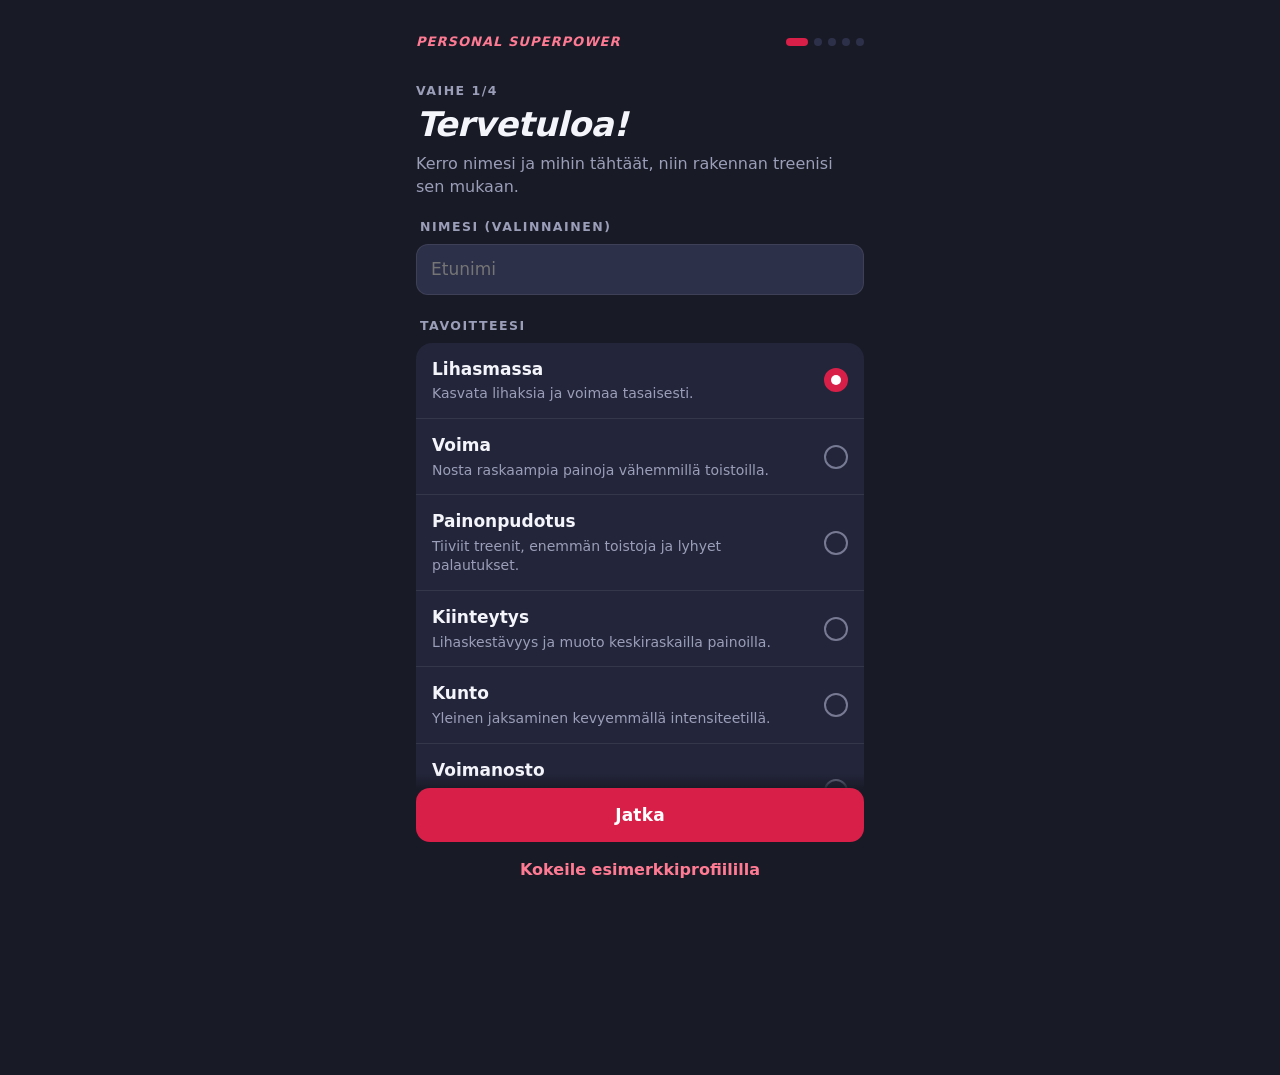
==== index.html @ 30dcefa2 "deploy: eaaeec3" ====
<!doctype html>
<html lang="fi">
<head>
  <meta charset="utf-8">
  <meta name="viewport" content="width=device-width,initial-scale=1,viewport-fit=cover">
  <meta name="theme-color" content="#181a26">
  <meta name="color-scheme" content="dark light">
  <meta name="description" content="Personal SuperPower – konseptidemo treenisovelluksesta: älykäs progressio, palautuminen, viikkotavoitteet ja valmentaja, joka muistaa.">
  <meta name="apple-mobile-web-app-capable" content="yes">
  <meta name="mobile-web-app-capable" content="yes">
  <meta name="apple-mobile-web-app-status-bar-style" content="black-translucent">
  <meta name="apple-mobile-web-app-title" content="SuperPower">
  <title>Personal SuperPower</title>
  <link rel="icon" type="image/svg+xml" href="data:image/svg+xml,%3Csvg xmlns='http://www.w3.org/2000/svg' viewBox='0 0 64 64'%3E%3Crect width='64' height='64' rx='14' fill='%23181a26'/%3E%3Cpath d='M37 6 15 36h14l-4 22 24-31H34z' fill='%23d81f48'/%3E%3C/svg%3E">
  <link rel="manifest" href="./manifest.webmanifest">
  <link rel="stylesheet" href="./styles.css">
  <script type="module" src="./app.js"></script>
</head>
<body>
  <div class="app">
    <main id="view" tabindex="-1"></main>

    <a id="fab" class="fab" href="#/treeni" hidden>
      <svg class="fab-icon" viewBox="0 0 24 24" width="20" height="20" aria-hidden="true">
        <path d="M8 5.5v13l10.5-6.5z" fill="currentColor"/>
      </svg>
      <span class="fab-text">Aloita treeni</span>
    </a>

    <nav id="tabbar" class="tabbar" aria-label="Päänavigaatio">
      <a class="tab" href="#/koti" data-tab="koti">
        <svg viewBox="0 0 24 24" width="24" height="24" aria-hidden="true"><path d="M3.5 10.5 12 3.5l8.5 7V19a1.5 1.5 0 0 1-1.5 1.5h-4.5v-6h-5v6H5A1.5 1.5 0 0 1 3.5 19z"/></svg>
        <span>Koti</span>
      </a>
      <a class="tab" href="#/valmentaja" data-tab="valmentaja">
        <svg viewBox="0 0 24 24" width="24" height="24" aria-hidden="true"><path d="M20.5 11.5a8 8 0 0 1-11.7 7.1L3.5 20l1.4-4.9A8 8 0 1 1 20.5 11.5z"/><path d="M12.5 7.5l.9 2.1 2.1.9-2.1.9-.9 2.1-.9-2.1-2.1-.9 2.1-.9z"/></svg>
        <span>Valmentaja</span>
      </a>
      <a class="tab" href="#/edistyminen" data-tab="edistyminen">
        <svg viewBox="0 0 24 24" width="24" height="24" aria-hidden="true"><path d="M3.5 20.5h17"/><path d="M6.5 16.5v-4M11 16.5v-8M15.5 16.5v-6M20 16.5V4.5"/></svg>
        <span>Edistyminen</span>
      </a>
      <a class="tab" href="#/historia" data-tab="historia">
        <svg viewBox="0 0 24 24" width="24" height="24" aria-hidden="true"><rect x="3.5" y="5" width="17" height="15.5" rx="2.5"/><path d="M3.5 10h17M8 3v4M16 3v4"/></svg>
        <span>Historia</span>
      </a>
      <a class="tab" href="#/liikkeet" data-tab="liikkeet">
        <svg viewBox="0 0 24 24" width="24" height="24" aria-hidden="true"><path d="M6.5 6.5v11M17.5 6.5v11M3.5 9.5v5M20.5 9.5v5M6.5 12h11"/></svg>
        <span>Liikkeet</span>
      </a>
    </nav>
  </div>
</body>
</html>
---- styles.css ----
/* Personal SuperPower – tokenit ja komponentit. Tumma teema on oletus,
   vaalea saadaan attribuutilla <html data-theme="light">. */

:root {
  --bg: #181a26;
  --surface: #23253a;
  --surface-2: #2d3049;
  --text: #f4f5fb;
  --text-dim: #9b9eb8;
  --line: rgba(255, 255, 255, 0.08);
  /* Kontrastit (WCAG 2.x) laskettu: ks. tehtävän 6 raportti. */
  --accent: #d81f48;        /* täyttö; valkoinen teksti päällä 4.99:1 */
  --accent-ink: #ff7a93;    /* korostusvärinen teksti; bg 6.96, surface 6.05, accent-soft 5.26 */
  --accent-soft: rgba(240, 50, 90, 0.16);
  --ok: #2e7d64;            /* valkoinen teksti päällä 4.96:1 */
  --score: #8ee8c8;
  --warn: #f5b841;
  --pull: #33c6d0;
  --legs: #d6c27e;
  --radius: 16px;

  --on-accent: #ffffff;
  --shadow: 0 10px 30px rgba(0, 0, 0, 0.35);
  --nav-h: 64px;
  --safe-b: env(safe-area-inset-bottom, 0px);
  --font: "Inter", "Barlow", system-ui, -apple-system, "Segoe UI", Roboto, "Helvetica Neue", Arial, sans-serif;
  color-scheme: dark;
}

[data-theme="light"] {
  --bg: #f3f4f8;
  --surface: #ffffff;
  --surface-2: #eceef5;
  --text: #161827;
  --text-dim: #646882;
  --line: rgba(22, 24, 39, 0.09);
  --accent: #e0244c;        /* valkoinen teksti päällä 4.64:1 */
  --accent-ink: #c41a3f;    /* bg 5.36, surface 5.89, accent-soft 4.55 */
  --accent-soft: rgba(224, 36, 76, 0.11);
  --ok: #2e7d64;
  --score: #1a8461;
  --warn: #9a6a0c;
  --pull: #137d85;
  --legs: #86742f;
  --shadow: 0 10px 30px rgba(22, 24, 39, 0.14);
  color-scheme: light;
}

/* ---------------------------------------------------------------- Perusta */

*, *::before, *::after { box-sizing: border-box; }

html {
  -webkit-text-size-adjust: 100%;
  background: var(--bg);
}

body {
  margin: 0;
  min-height: 100vh;
  min-height: 100dvh;
  background: var(--bg);
  color: var(--text);
  font-family: var(--font);
  font-size: 16px;
  line-height: 1.45;
  -webkit-font-smoothing: antialiased;
  -webkit-tap-highlight-color: transparent;
}

html.sheet-open, html.sheet-open body { overflow: hidden; }

a { color: inherit; text-decoration: none; }
button { font: inherit; color: inherit; }
input, select, textarea { font: inherit; color: inherit; }
/* Ei tuplanapautuszoomia painikkeissa ja linkeissä (iOS / Android). */
a, button, input, select, textarea, label, summary, [role="button"] { touch-action: manipulation; }
img, svg { display: block; max-width: 100%; }
p { margin: 0 0 12px; }
p:last-child { margin-bottom: 0; }
h1, h2, h3, h4 { margin: 0; }

:focus-visible { outline: 2px solid var(--accent-ink); outline-offset: 2px; }

/* Linkit leipätekstissä: korostusvärinen teksti */
.link, p a, .note a { color: var(--accent-ink); text-decoration: underline; text-underline-offset: 2px; }
main:focus { outline: none; }

.app {
  max-width: 480px;
  margin: 0 auto;
  min-height: 100vh;
  min-height: 100dvh;
}

#view {
  padding: calc(20px + env(safe-area-inset-top, 0px)) 16px calc(var(--nav-h) + 96px + var(--safe-b));
}

body.no-nav #view { padding-bottom: calc(40px + var(--safe-b)); }

/* ------------------------------------------------------------- Typografia */

.page-title {
  font-size: 34px;
  line-height: 1.1;
  font-weight: 800;
  font-style: italic;
  letter-spacing: -0.015em;
  margin: 8px 0 20px;
}

.title {
  font-size: 22px;
  line-height: 1.2;
  font-weight: 800;
  font-style: italic;
  letter-spacing: -0.01em;
}

.section-title {
  font-size: 12.5px;
  font-weight: 700;
  font-style: normal;
  text-transform: uppercase;
  letter-spacing: 0.14em;
  color: var(--text-dim);
  margin: 28px 4px 10px;
}

.big-number {
  font-size: 48px;
  line-height: 1;
  font-weight: 800;
  font-style: italic;
  letter-spacing: -0.02em;
  font-variant-numeric: tabular-nums;
}

.muted { color: var(--text-dim); }
.small { font-size: 14px; }
.accent { color: var(--accent-ink); }

/* ----------------------------------------------------------------- Kortti */

.card {
  background: var(--surface);
  border-radius: var(--radius);
  padding: 16px;
}

.card + .card { margin-top: 12px; }

.card h3, .card-title {
  font-size: 20px;
  line-height: 1.25;
  font-weight: 800;
  font-style: italic;
  margin-bottom: 6px;
}

/* Tavoite-tyylinen pääasetus: vihreä kortti */
.card-goal {
  background: var(--ok);
  color: #ffffff;
}
.card-goal .muted, .card-goal .row-value, .card-goal .chevron { color: #ffffff; opacity: 1; }

/* Selitelaatikko: sävytetty korostustausta */
.note {
  background: var(--accent-soft);
  border-radius: var(--radius);
  padding: 14px 16px;
  font-size: 15px;
}

/* ---------------------------------------------- Ryhmälista ja rivit */

.list,
.card:has(> .row) {
  background: var(--surface);
  border-radius: var(--radius);
  padding: 0;
  overflow: hidden;
}

.row {
  display: flex;
  align-items: center;
  gap: 12px;
  width: 100%;
  min-height: 56px;
  padding: 14px 16px;
  background: transparent;
  border: 0;
  text-align: left;
  font-size: 17px;
  cursor: default;
}

a.row, button.row { cursor: pointer; }
a.row:active, button.row:active { background: var(--surface-2); }

.row + .row { border-top: 1px solid var(--line); }

.row-title {
  flex: 1 1 auto;
  min-width: 0;
  font-weight: 500;
  overflow-wrap: anywhere;
}

.row-value {
  flex: 0 1 auto;
  min-width: 0;
  color: var(--text-dim);
  text-align: right;
  overflow-wrap: anywhere;
}

.chevron {
  flex: 0 0 auto;
  color: var(--text-dim);
  opacity: 0.8;
}

/* ---------------------------------------------------------------- Kytkin */

.toggle {
  position: relative;
  flex: 0 0 auto;
  width: 51px;
  height: 31px;
  border: 0;
  padding: 0;
  border-radius: 999px;
  background: var(--surface-2);
  box-shadow: inset 0 0 0 1px var(--line);
  cursor: pointer;
  transition: background 0.2s ease;
}

.toggle-knob {
  position: absolute;
  top: 2px;
  left: 2px;
  width: 27px;
  height: 27px;
  border-radius: 50%;
  background: #ffffff;
  box-shadow: 0 2px 6px rgba(0, 0, 0, 0.3);
  transition: transform 0.2s ease;
}

.toggle[aria-checked="true"] { background: var(--accent); box-shadow: none; }
.toggle[aria-checked="true"] .toggle-knob { transform: translateX(20px); }

/* -------------------------------------------------------- Segmenttivalitsin */

.segmented {
  display: flex;
  gap: 2px;
  padding: 3px;
  border-radius: 12px;
  background: var(--surface-2);
}

.segmented-option {
  flex: 1 1 0;
  min-width: 0;
  min-height: 36px;
  padding: 6px 10px;
  border: 0;
  border-radius: 9px;
  background: transparent;
  color: var(--text-dim);
  font-size: 15px;
  font-weight: 600;
  cursor: pointer;
  white-space: nowrap;
  overflow: hidden;
  text-overflow: ellipsis;
}

.segmented-option[aria-checked="true"] {
  background: var(--surface);
  color: var(--text);
  box-shadow: 0 1px 4px rgba(0, 0, 0, 0.25);
}

[data-theme="light"] .segmented-option[aria-checked="true"] { box-shadow: 0 1px 4px rgba(22, 24, 39, 0.12); }

/* ------------------------------------------------------------------ Sirut */

.chips {
  display: flex;
  flex-wrap: wrap;
  gap: 8px;
}

.chips.scroll {
  flex-wrap: nowrap;
  overflow-x: auto;
  margin: 0 -16px;
  padding: 0 16px;
  scrollbar-width: none;
}
.chips.scroll::-webkit-scrollbar { display: none; }

.chip {
  flex: 0 0 auto;
  display: inline-flex;
  align-items: center;
  gap: 6px;
  min-height: 34px;
  padding: 6px 14px;
  border-radius: 999px;
  border: 1px solid var(--line);
  background: var(--surface);
  color: var(--text);
  font-size: 14px;
  font-weight: 600;
  cursor: pointer;
}

.chip.is-active, .chip[aria-pressed="true"] {
  background: var(--accent-soft);
  border-color: transparent;
  color: var(--accent-ink);
}

/* --------------------------------------------------------------- Painikkeet */

.btn {
  display: inline-flex;
  align-items: center;
  justify-content: center;
  gap: 8px;
  min-height: 48px;
  padding: 12px 20px;
  border: 0;
  border-radius: 14px;
  background: var(--surface-2);
  color: var(--text);
  font-size: 16px;
  font-weight: 700;
  cursor: pointer;
  text-align: center;
}

.btn-primary {
  width: 100%;
  min-height: 54px;
  background: var(--accent);
  color: var(--on-accent);
  font-size: 17px;
  letter-spacing: 0.01em;
}

.btn-primary:active { filter: brightness(0.92); }
.btn-ghost { background: transparent; color: var(--accent-ink); }
.btn[disabled] { opacity: 0.45; cursor: not-allowed; }

/* "Miksi?"-painike */
.why-btn {
  display: inline-flex;
  align-items: center;
  gap: 6px;
  padding: 4px 10px 4px 4px;
  border: 0;
  border-radius: 999px;
  background: var(--accent-soft);
  color: var(--accent-ink);
  font-size: 14px;
  font-weight: 700;
  cursor: pointer;
}

.why-icon {
  display: inline-grid;
  place-items: center;
  width: 22px;
  height: 22px;
  border-radius: 50%;
  background: var(--accent);
  color: var(--on-accent);
  font-size: 13px;
  font-weight: 800;
  line-height: 1;
}

/* ------------------------------------------------------------ Alalaatikko */

.sheet-layer {
  position: fixed;
  inset: 0;
  z-index: 100;
}

.sheet-backdrop {
  position: absolute;
  inset: 0;
  background: rgba(8, 9, 16, 0.6);
  opacity: 0;
  transition: opacity 0.25s ease;
}

.sheet {
  position: absolute;
  left: 0;
  right: 0;
  bottom: 0;
  max-width: 480px;
  max-height: 88vh;
  max-height: 88dvh;
  margin: 0 auto;
  overflow-y: auto;
  overscroll-behavior: contain;
  background: var(--surface);
  border-radius: 22px 22px 0 0;
  padding: 10px 16px calc(28px + var(--safe-b));
  box-shadow: var(--shadow);
  transform: translateY(100%);
  transition: transform 0.28s cubic-bezier(0.2, 0.8, 0.2, 1);
}

.sheet:focus { outline: none; }

.sheet-layer.is-open .sheet-backdrop { opacity: 1; }
.sheet-layer.is-open .sheet { transform: translateY(0); }

.sheet-handle {
  width: 40px;
  height: 5px;
  margin: 0 auto 8px;
  border-radius: 999px;
  background: var(--line);
  background: color-mix(in srgb, var(--text-dim) 45%, transparent);
}

.sheet-close {
  position: absolute;
  top: 12px;
  right: 12px;
  display: grid;
  place-items: center;
  width: 34px;
  height: 34px;
  border: 0;
  border-radius: 50%;
  background: var(--surface-2);
  color: var(--text-dim);
  cursor: pointer;
}

.sheet-body { padding-top: 14px; }

.sheet-title {
  font-size: 24px;
  font-weight: 800;
  font-style: italic;
  margin: 0 44px 14px 0;
}

.why-sheet p { color: var(--text); font-size: 16px; line-height: 1.55; }

/* ------------------------------------------------------- Kuusikulmiorengas */

.hex-ring {
  position: relative;
  flex: 0 0 auto;
}

.hex-ring-svg {
  position: absolute;
  inset: 0;
  width: 100%;
  height: 100%;
}

.hex-track { stroke-opacity: 0.2; }

[data-theme="light"] .hex-track { stroke-opacity: 0.18; }

.hex-center {
  position: absolute;
  inset: 0;
  display: grid;
  place-items: center;
  text-align: center;
  font-weight: 800;
  font-style: italic;
  font-variant-numeric: tabular-nums;
  letter-spacing: -0.02em;
  line-height: 1;
}

/* ------------------------------------------------------- Kelluva painike */

.fab {
  position: fixed;
  z-index: 50;
  right: max(16px, calc((100vw - 480px) / 2 + 16px));
  bottom: calc(var(--nav-h) + 16px + var(--safe-b));
  display: inline-flex;
  align-items: center;
  gap: 8px;
  min-height: 54px;
  max-width: calc(100vw - 32px);
  padding: 0 22px 0 18px;
  border-radius: 999px;
  background: var(--accent);
  color: var(--on-accent);
  font-size: 17px;
  font-weight: 800;
  font-style: italic;
  letter-spacing: 0.01em;
  white-space: nowrap;
  box-shadow: 0 10px 28px rgba(240, 50, 90, 0.4), 0 2px 6px rgba(0, 0, 0, 0.25);
}

.fab[hidden] { display: none; }
.fab:active { filter: brightness(0.92); }
.fab-text { font-variant-numeric: tabular-nums; }

.fab.is-running .fab-icon { animation: psp-pulse 1.6s ease-in-out infinite; }

body.no-nav .fab { bottom: calc(16px + var(--safe-b)); }

@keyframes psp-pulse {
  0%, 100% { opacity: 1; }
  50% { opacity: 0.45; }
}

/* ------------------------------------------------------------ Alanavigaatio */

.tabbar {
  position: fixed;
  z-index: 40;
  left: 0;
  right: 0;
  bottom: 0;
  max-width: 480px;
  margin: 0 auto;
  display: grid;
  grid-template-columns: repeat(5, minmax(0, 1fr));
  height: calc(var(--nav-h) + var(--safe-b));
  padding-bottom: var(--safe-b);
  background: var(--bg);
  background: color-mix(in srgb, var(--bg) 90%, transparent);
  -webkit-backdrop-filter: blur(16px);
  backdrop-filter: blur(16px);
  border-top: 1px solid var(--line);
}

body.no-nav .tabbar { display: none; }

.tab {
  display: flex;
  flex-direction: column;
  align-items: center;
  justify-content: center;
  gap: 3px;
  min-width: 0;
  color: var(--text-dim);
  font-size: 11px;
  font-weight: 600;
  letter-spacing: 0.01em;
}

.tab span {
  max-width: 100%;
  overflow: hidden;
  text-overflow: ellipsis;
  white-space: nowrap;
}

.tab svg {
  fill: none;
  stroke: currentColor;
  stroke-width: 1.9;
  stroke-linecap: round;
  stroke-linejoin: round;
}

.tab.is-active { color: var(--accent-ink); }
.tab.is-active svg { stroke-width: 2.3; }

/* ------------------------------------------------------- Liikkeen vähennys */

@media (prefers-reduced-motion: reduce) {
  *, *::before, *::after {
    transition-duration: 0.01ms !important;
    animation-duration: 0.01ms !important;
    animation-iteration-count: 1 !important;
  }
}

/* === T8 näkymät === */
/* Koti, Tavoitteet, Ohjelmat, Liikkeet ja liikkeen media (views/koti.js, tavoitteet.js,
   ohjelmat.js, liikkeet.js, media.js). Kaikki luokat alkavat t8-. */

.t8-eyebrow {
  font-size: 12px;
  font-weight: 700;
  text-transform: uppercase;
  letter-spacing: 0.13em;
  color: var(--text-dim);
}
.t8-eyebrow-accent { color: var(--accent-ink); }

.t8-pill {
  display: inline-flex;
  align-items: center;
  min-height: 24px;
  padding: 2px 10px;
  border-radius: 999px;
  background: var(--surface-2);
  color: var(--text-dim);
  font-size: 12.5px;
  font-weight: 700;
  white-space: nowrap;
}
.t8-pill[hidden] { display: none; }
.t8-pill-accent { background: var(--accent-soft); color: var(--accent-ink); }
.t8-pill-ok { background: color-mix(in srgb, var(--score) 18%, transparent); color: var(--score); }
.t8-pill-warn { background: color-mix(in srgb, var(--warn) 18%, transparent); color: var(--warn); }

.t8-back {
  display: inline-flex;
  align-items: center;
  min-height: 36px;
  margin: -6px 0 0 -2px;
  color: var(--accent-ink);
  font-size: 17px;
  font-weight: 600;
}
.t8-page-title-tight { margin-bottom: 8px; }
.t8-subhead {
  display: flex;
  align-items: center;
  flex-wrap: wrap;
  gap: 10px;
  color: var(--text-dim);
  font-size: 16px;
  font-weight: 600;
  margin-bottom: 18px;
}
.t8-lead { color: var(--text-dim); font-size: 16px; line-height: 1.5; margin: 0 2px 18px; }
.t8-footnote { margin: 10px 4px 0; }
.t8-why-row { display: flex; align-items: center; flex-wrap: wrap; gap: 12px; margin-top: 16px; }
.t8-ico { display: block; }

.t8-card-head { display: flex; align-items: baseline; justify-content: space-between; gap: 12px; margin-bottom: 12px; }
.t8-card-head-title { font-size: 17px; font-weight: 800; font-style: italic; }
.t8-card-head-value { color: var(--text-dim); font-size: 14px; font-weight: 600; font-variant-numeric: tabular-nums; }

/* ---- Koti: yläreuna */
.t8-home-head { display: flex; align-items: center; justify-content: space-between; gap: 12px; margin: 4px 0 18px; }
.t8-home-greet { min-width: 0; }
.t8-home-title { margin: 4px 0 0; font-size: 31px; overflow-wrap: anywhere; }
.t8-avatar {
  flex: 0 0 auto;
  display: grid;
  place-items: center;
  width: 44px;
  height: 44px;
  border-radius: 50%;
  background: var(--accent-soft);
  color: var(--accent-ink);
  font-size: 18px;
  font-weight: 800;
  box-shadow: inset 0 0 0 1.5px color-mix(in srgb, var(--accent-ink) 40%, transparent);
}

/* ---- Koti: muistirivi */
/* minmax(0, 1fr): pitkä nowrap-teksti ei saa levittää ruudukkoa (vaakavieritys). */
.t8-memory-list { display: grid; grid-template-columns: minmax(0, 1fr); gap: 8px; margin-bottom: 14px; }
.t8-memory {
  display: flex;
  align-items: center;
  gap: 10px;
  min-height: 44px;
  padding: 8px 12px;
  border-radius: 14px;
  background: var(--accent-soft);
  color: var(--text);
  font-size: 14.5px;
  font-weight: 600;
}
.t8-memory-ico { flex: 0 0 auto; color: var(--accent-ink); }
.t8-memory-text { flex: 1 1 auto; min-width: 0; overflow: hidden; text-overflow: ellipsis; white-space: nowrap; }
.t8-memory-tag { flex: 0 0 auto; color: var(--accent-ink); font-size: 12px; font-weight: 700; text-transform: uppercase; letter-spacing: 0.08em; }
.t8-memory-tulossa { background: var(--surface-2); }
.t8-memory-date { font-variant-numeric: tabular-nums; letter-spacing: 0.02em; }

/* ---- Koti: tämän päivän treeni */
.t8-hero {
  position: relative;
  overflow: hidden;
  padding: 20px 18px 18px;
  background:
    radial-gradient(120% 80% at 100% 0%, var(--accent-soft), transparent 60%),
    var(--surface);
  box-shadow: inset 0 0 0 1px var(--line);
}
.t8-hero-top { display: flex; align-items: center; justify-content: space-between; gap: 8px; }
.t8-hero-title { font-size: 40px; line-height: 1.05; font-weight: 800; font-style: italic; letter-spacing: -0.02em; margin: 8px 0 6px; }
.t8-hero-meta { display: flex; flex-wrap: wrap; gap: 6px; color: var(--text-dim); font-size: 14.5px; font-weight: 600; }
.t8-dot-sep { opacity: 0.6; }
.t8-today-plan {
  margin-top: 12px;
  padding: 8px 12px;
  border-radius: 12px;
  background: color-mix(in srgb, var(--pull) 16%, transparent);
  color: var(--text);
  font-size: 14.5px;
  font-weight: 600;
}
.t8-today-list { list-style: none; margin: 16px 0 18px; padding: 0; }
.t8-today-item { display: flex; align-items: center; gap: 12px; min-height: 40px; padding: 6px 0; }
.t8-today-item + .t8-today-item { border-top: 1px solid var(--line); }
.t8-today-num {
  flex: 0 0 auto;
  display: grid;
  place-items: center;
  width: 26px;
  height: 26px;
  border-radius: 8px;
  background: var(--surface-2);
  color: var(--text-dim);
  font-size: 13px;
  font-weight: 800;
  font-variant-numeric: tabular-nums;
}
.t8-today-name { flex: 1 1 auto; min-width: 0; font-size: 16px; font-weight: 600; overflow-wrap: anywhere; }
.t8-today-sets { flex: 0 0 auto; color: var(--text-dim); font-size: 14px; font-weight: 600; font-variant-numeric: tabular-nums; }
.t8-hero-btn svg { flex: 0 0 auto; }

/* ---- Koti: viikkonauha */
.t8-week { padding: 16px 12px 14px; }
.t8-week .t8-card-head { padding: 0 4px; }
.t8-week + .t8-week { margin-top: 12px; }
.t8-week-grid { display: grid; grid-template-columns: repeat(7, minmax(0, 1fr)); gap: 2px; }
.t8-week-day { display: flex; flex-direction: column; align-items: center; gap: 4px; min-width: 0; }
.t8-week-wd { font-size: 12px; font-weight: 700; color: var(--text-dim); text-transform: uppercase; letter-spacing: 0.06em; }
.t8-week-num {
  display: grid;
  place-items: center;
  width: 36px;
  height: 36px;
  border-radius: 50%;
  font-size: 16px;
  font-weight: 700;
  font-variant-numeric: tabular-nums;
}
.t8-week-day.is-past .t8-week-num { color: var(--text-dim); }
.t8-week-day.is-today .t8-week-num { background: var(--accent); color: var(--on-accent); }
.t8-week-day.is-today .t8-week-wd { color: var(--accent-ink); }
.t8-week-mark { display: flex; flex-direction: column; align-items: center; gap: 3px; min-height: 22px; width: 100%; }
.t8-week-dot { width: 7px; height: 7px; border-radius: 50%; background: var(--accent-ink); }
.t8-week-dot-tuotu { background: var(--pull); }
.t8-week-dot-plan { background: transparent; box-shadow: inset 0 0 0 1.5px var(--text-dim); }
.t8-week-tag {
  max-width: 100%;
  padding: 1px 4px;
  border-radius: 6px;
  background: var(--surface-2);
  color: var(--text-dim);
  font-size: 10.5px;
  font-weight: 700;
  line-height: 1.3;
  overflow: hidden;
  text-overflow: ellipsis;
  white-space: nowrap;
}
.t8-week-tag-laji { background: color-mix(in srgb, var(--pull) 20%, transparent); color: var(--pull); }

/* ---- Koti: viikkotavoite */
.t8-goal-card { display: flex; align-items: center; gap: 16px; margin-top: 12px; }
.t8-goal-body { flex: 1 1 auto; min-width: 0; }
.t8-goal-pct { font-size: 40px; line-height: 1.05; font-weight: 800; font-style: italic; letter-spacing: -0.02em; font-variant-numeric: tabular-nums; margin-top: 2px; }
.t8-goal-pct-unit { font-size: 22px; }
.t8-goal-sub { color: var(--text-dim); font-size: 14.5px; font-weight: 600; margin-top: 2px; }

/* ---- Koti: progressiovinkki */
.t8-tip { box-shadow: inset 3px 0 0 var(--accent); }
.t8-tip-head { display: flex; align-items: center; gap: 8px; color: var(--accent-ink); }
.t8-tip-ico { display: inline-flex; }
.t8-tip-title { margin: 8px 0 10px; }
.t8-tip-main {
  display: flex;
  align-items: baseline;
  justify-content: space-between;
  gap: 12px;
  padding: 12px 14px;
  border-radius: 12px;
  background: var(--surface-2);
}
.t8-tip-ex { min-width: 0; font-weight: 700; overflow-wrap: anywhere; }
.t8-tip-val { flex: 0 0 auto; font-size: 20px; font-weight: 800; font-style: italic; font-variant-numeric: tabular-nums; }
.t8-tip-text { color: var(--text-dim); font-size: 15px; margin: 12px 0 0; }
.t8-tip-foot { display: flex; align-items: center; flex-wrap: wrap; gap: 10px; margin-top: 14px; }
.t8-tip-note { color: var(--text-dim); font-size: 12.5px; font-style: italic; }

/* ---- Koti: valmentaja-, ohjelma- ja tulossa-kortit */
.t8-coach {
  display: block;
  background:
    linear-gradient(135deg, color-mix(in srgb, var(--accent) 22%, transparent), transparent 70%),
    var(--surface);
}
.t8-coach-row { display: flex; align-items: center; gap: 14px; }
.t8-coach-ico {
  flex: 0 0 auto;
  display: grid;
  place-items: center;
  width: 46px;
  height: 46px;
  border-radius: 14px;
  background: var(--accent);
  color: var(--on-accent);
}
.t8-coach-body { flex: 1 1 auto; min-width: 0; }
.t8-coach-title { font-size: 19px; font-weight: 800; font-style: italic; }
.t8-coach-sub { color: var(--text-dim); font-size: 14.5px; line-height: 1.4; margin-top: 2px; }
.t8-coach-bubble {
  margin: 14px 0 0 60px;
  padding: 10px 14px;
  border-radius: 16px 16px 16px 4px;
  background: var(--surface-2);
  color: var(--text);
  font-size: 14.5px;
}

.t8-link-card, .t8-soon { display: flex; align-items: center; gap: 14px; }
.t8-link-ico {
  flex: 0 0 auto;
  display: grid;
  place-items: center;
  width: 46px;
  height: 46px;
  border-radius: 14px;
  background: var(--surface-2);
  color: var(--accent-ink);
}
.t8-link-body { flex: 1 1 auto; min-width: 0; }
.t8-link-title { font-size: 18px; font-weight: 800; font-style: italic; }
.t8-link-sub { color: var(--text-dim); font-size: 14.5px; margin-top: 2px; }
.t8-soon { background: transparent; box-shadow: inset 0 0 0 1.5px var(--line); }
.t8-soon-ico { color: var(--text-dim); }
.t8-soon-head { display: flex; align-items: center; gap: 10px; }

/* ---- Tavoitteet */
.t8-week-switch { margin-bottom: 16px; }
.t8-ring-card { display: flex; flex-direction: column; align-items: center; padding: 24px 16px 18px; }
.t8-ring-wrap .hex-center { font-size: 42px !important; }
.t8-ring-caption { color: var(--text-dim); font-size: 14px; font-weight: 600; margin-top: 10px; }
.t8-legend { display: grid; grid-template-columns: repeat(3, minmax(0, 1fr)); gap: 8px; width: 100%; margin-top: 18px; }
.t8-legend-item { display: flex; flex-direction: column; align-items: center; gap: 2px; padding: 10px 4px; border-radius: 12px; background: var(--surface-2); min-width: 0; }
.t8-legend-dot { width: 10px; height: 10px; border-radius: 3px; transform: rotate(45deg); }
.t8-legend-name { font-size: 13px; font-weight: 700; color: var(--text-dim); }
.t8-legend-val { font-size: 19px; font-weight: 800; font-style: italic; font-variant-numeric: tabular-nums; }
.t8-plan-note { margin-top: 12px; line-height: 1.45; }
.t8-groups { margin-top: 12px; }
.t8-group { padding: 0; overflow: hidden; }
.t8-group-head {
  display: flex;
  align-items: center;
  gap: 14px;
  width: 100%;
  min-height: 76px;
  padding: 14px 16px;
  border: 0;
  background: transparent;
  text-align: left;
  cursor: pointer;
}
.t8-group-head:active { background: var(--surface-2); }
.t8-group-text { flex: 1 1 auto; min-width: 0; display: flex; flex-direction: column; }
.t8-group-title { font-size: 19px; font-weight: 800; font-style: italic; }
.t8-group-sub { color: var(--text-dim); font-size: 14.5px; font-weight: 600; font-variant-numeric: tabular-nums; }
.t8-group-left { flex: 0 0 auto; color: var(--text-dim); font-size: 14px; font-weight: 600; }
.t8-group-left b { color: var(--text); font-size: 19px; font-weight: 800; font-style: italic; margin-right: 2px; }
.t8-group-left.is-done { color: var(--score); font-weight: 800; }
.t8-group-chev { flex: 0 0 auto; color: var(--text-dim); transition: transform 0.2s ease; }
.t8-group.is-open .t8-group-chev { transform: rotate(180deg); }
.t8-group-rows { padding: 2px 16px 14px; border-top: 1px solid var(--line); }
.t8-group-rows[hidden] { display: none; }
.t8-muscle { padding: 10px 0 6px; }
.t8-muscle + .t8-muscle { border-top: 1px solid var(--line); }
.t8-muscle-top { display: flex; align-items: baseline; gap: 10px; margin-bottom: 8px; }
.t8-muscle-name { flex: 1 1 auto; min-width: 0; font-weight: 600; }
.t8-muscle-val { color: var(--text-dim); font-size: 14px; font-variant-numeric: tabular-nums; }
.t8-muscle-left { flex: 0 0 auto; min-width: 74px; text-align: right; font-size: 14px; font-weight: 700; }
.t8-muscle-left.is-done { color: var(--score); }
.t8-bar { height: 6px; border-radius: 999px; background: var(--surface-2); overflow: hidden; }
.t8-bar-fill { display: block; height: 100%; border-radius: 999px; }

/* ---- Ohjelmat */
.t8-programs { display: grid; gap: 12px; }
.t8-programs .card + .card { margin-top: 0; }
.t8-program { display: block; padding: 18px 16px 16px; }
.t8-program.is-active { box-shadow: inset 0 0 0 2px var(--accent); }
.t8-program-top { display: flex; flex-wrap: wrap; gap: 8px; margin-bottom: 10px; }
.t8-program-row { display: flex; align-items: center; gap: 12px; }
.t8-program-body { flex: 1 1 auto; min-width: 0; }
.t8-program-title { font-size: 22px; line-height: 1.2; font-weight: 800; font-style: italic; }
.t8-program-desc {
  color: var(--text-dim);
  font-size: 14.5px;
  line-height: 1.45;
  margin: 6px 0 0;
  display: -webkit-box;
  -webkit-line-clamp: 2;
  -webkit-box-orient: vertical;
  overflow: hidden;
}
.t8-stats { display: grid; grid-template-columns: repeat(3, minmax(0, 1fr)); gap: 8px; margin-top: 14px; }
.t8-stats-card { margin-top: 0; padding: 14px 8px; }
.t8-stat { display: flex; flex-direction: column; align-items: center; min-width: 0; text-align: center; }
.t8-stats:not(.t8-stats-card) .t8-stat { padding: 8px 4px; border-radius: 12px; background: var(--surface-2); }
.t8-stat-val { font-size: 22px; font-weight: 800; font-style: italic; font-variant-numeric: tabular-nums; overflow-wrap: anywhere; }
.t8-stat-lbl { color: var(--text-dim); font-size: 12.5px; font-weight: 600; }
.t8-confirm { margin-top: 12px; }
.t8-ex-list { overflow: hidden; }
.t8-ex-row { display: flex; align-items: center; gap: 10px; padding: 8px 12px 8px 16px; min-height: 64px; }
.t8-ex-row + .t8-ex-row { border-top: 1px solid var(--line); }
.t8-ex-row-main { flex: 1 1 auto; min-width: 0; display: flex; flex-direction: column; padding: 4px 0; }
.t8-ex-row-name { font-size: 16.5px; font-weight: 600; overflow-wrap: anywhere; }
.t8-ex-row-sub { color: var(--text-dim); font-size: 13.5px; font-variant-numeric: tabular-nums; }
.t8-play {
  flex: 0 0 auto;
  display: inline-flex;
  align-items: center;
  gap: 5px;
  min-height: 36px;
  padding: 0 12px 0 10px;
  border: 0;
  border-radius: 999px;
  background: var(--accent-soft);
  color: var(--accent-ink);
  font-size: 14px;
  font-weight: 700;
  cursor: pointer;
}
.t8-play:active { filter: brightness(0.92); }
.t8-cta { margin-top: 24px; }

/* ---- Liikkeet: lista */
.t8-search {
  display: flex;
  align-items: center;
  gap: 10px;
  min-height: 48px;
  padding: 0 14px;
  border-radius: 14px;
  background: var(--surface);
  box-shadow: inset 0 0 0 1px var(--line);
}
.t8-search:focus-within { box-shadow: inset 0 0 0 2px var(--accent-ink); }
.t8-search-ico { flex: 0 0 auto; color: var(--text-dim); }
.t8-search-input {
  flex: 1 1 auto;
  min-width: 0;
  height: 46px;
  border: 0;
  background: transparent;
  font-size: 17px;
  outline: none;
  -webkit-appearance: none;
  appearance: none;
}
.t8-search-input::placeholder { color: var(--text-dim); }
.t8-lib-chips { margin-top: 12px; }
.t8-lib-meta { display: flex; align-items: baseline; justify-content: space-between; gap: 8px; margin: 16px 4px 8px; }
.t8-lib-count { font-size: 14px; font-weight: 700; color: var(--text-dim); }
.t8-lib-list[hidden], .t8-empty[hidden] { display: none; }
.t8-lib-row { display: flex; align-items: center; gap: 12px; min-height: 64px; padding: 10px 16px; }
.t8-lib-row[hidden] { display: none; }
.t8-lib-row + .t8-lib-row { border-top: 1px solid var(--line); }
.t8-lib-row:active { background: var(--surface-2); }
.t8-lib-dot { flex: 0 0 auto; width: 10px; height: 10px; border-radius: 3px; transform: rotate(45deg); }
.t8-lib-body { flex: 1 1 auto; min-width: 0; display: flex; flex-direction: column; }
.t8-lib-name { display: inline-flex; align-items: center; gap: 6px; font-size: 16.5px; font-weight: 600; overflow-wrap: anywhere; }
.t8-lib-anim { display: inline-grid; place-items: center; width: 18px; height: 18px; border-radius: 50%; background: var(--accent-soft); color: var(--accent-ink); flex: 0 0 auto; }
.t8-lib-sub { color: var(--text-dim); font-size: 13.5px; }
.t8-lib-val { flex: 0 0 auto; font-size: 15px; font-weight: 700; font-variant-numeric: tabular-nums; }
.t8-empty { color: var(--text-dim); text-align: center; padding: 24px 16px; }

/* ---- Liikkeen sivu */
.t8-ex-tags { margin: 4px 0 16px; }
.t8-chip-static { cursor: default; }
.t8-chip-equip { background: transparent; color: var(--text-dim); }
.t8-media-actions { display: flex; gap: 10px; margin-top: 12px; }
.t8-media-actions .btn { flex: 1 1 0; min-width: 0; }
.t8-show-btn { background: var(--accent-soft); color: var(--accent-ink); }
.t8-yt-btn svg { flex: 0 0 auto; }
.t8-strength-card { padding-bottom: 14px; }
.t8-strength { display: flex; align-items: baseline; gap: 8px; margin-top: 8px; }
.t8-strength-unit { font-size: 20px; font-weight: 800; font-style: italic; color: var(--text-dim); }
.t8-strength-empty { color: var(--text-dim); margin-top: 8px; }
.t8-strength-sub { display: flex; align-items: center; flex-wrap: wrap; gap: 8px; color: var(--text-dim); font-size: 14px; font-weight: 600; margin-top: 6px; }
.t8-spark { display: block; width: 100%; height: 70px; margin-top: 14px; overflow: visible; }
.t8-spark-line { fill: none; stroke: var(--accent-ink); stroke-width: 2.5; stroke-linecap: round; stroke-linejoin: round; }
.t8-spark-area { fill: var(--accent-soft); stroke: none; }
.t8-spark-dot { fill: var(--accent-ink); }
.t8-records { display: grid; grid-template-columns: repeat(2, minmax(0, 1fr)); gap: 10px; margin-top: 12px; }
.t8-record { display: flex; flex-direction: column; min-width: 0; padding: 14px; border-radius: var(--radius); background: var(--surface); }
.t8-record-lbl { color: var(--text-dim); font-size: 12px; font-weight: 700; text-transform: uppercase; letter-spacing: 0.08em; }
.t8-record-val { font-size: 22px; font-weight: 800; font-style: italic; font-variant-numeric: tabular-nums; margin-top: 4px; overflow-wrap: anywhere; }
.t8-record-date { color: var(--text-dim); font-size: 13px; }
.t8-hist-row { display: flex; align-items: center; gap: 12px; min-height: 56px; padding: 10px 16px; }
.t8-hist-row + .t8-hist-row { border-top: 1px solid var(--line); }
.t8-hist-date { flex: 0 0 48px; display: flex; flex-direction: column; line-height: 1.2; }
.t8-hist-date span { color: var(--text-dim); font-size: 12.5px; }
.t8-hist-sets { flex: 1 1 auto; min-width: 0; font-size: 15px; font-variant-numeric: tabular-nums; overflow-wrap: anywhere; }
.t8-hist-best { flex: 0 0 auto; font-weight: 800; font-style: italic; font-variant-numeric: tabular-nums; }
.t8-ohje { font-size: 16px; line-height: 1.6; }

/* ---- Media: alalaatikko ja animaatiolava */
.t8-media .sheet-title { margin-bottom: 12px; }
.t8-media-ohje { font-size: 16px; line-height: 1.6; margin: 16px 0 0; }
.t8-media-lihakset { display: grid; gap: 12px; margin-top: 16px; }
.t8-media-lihas { display: flex; flex-direction: column; align-items: flex-start; gap: 6px; }
.t8-media-note { margin: 18px 0 0; padding-top: 12px; border-top: 1px solid var(--line); color: var(--text-dim); font-size: 13px; font-style: italic; }

.t8-ex-stage {
  position: relative;
  display: block;
  width: 100%;
  height: 230px;
  border-radius: 18px;
  overflow: hidden;
  background:
    radial-gradient(70% 60% at 50% 40%, var(--accent-soft), transparent 75%),
    var(--surface-2);
}
.t8-ex-svg { display: block; width: 100%; height: 100%; }
.t8-ex-osa { transform-box: view-box; transform-origin: 0 0; }
.t8-ex-raaja { stroke: var(--accent-ink); stroke-linecap: round; fill: none; }
.t8-ex-paa-s { fill: var(--accent-ink); }
.t8-ex-levy { fill: var(--text-dim); fill-opacity: 0.85; stroke: var(--surface-2); stroke-width: 2; }
.t8-ex-napa { fill: var(--surface-2); }
.t8-ex-valine { fill: var(--text-dim); fill-opacity: 0.55; }
.t8-ex-valine-viiva { stroke: var(--text-dim); stroke-opacity: 0.7; stroke-linecap: round; fill: none; }
.t8-ex-lattia { stroke: var(--text-dim); stroke-opacity: 0.35; stroke-width: 2; stroke-linecap: round; }
.t8-ex-badge {
  position: absolute;
  top: 10px;
  left: 10px;
  padding: 3px 10px;
  border-radius: 999px;
  background: color-mix(in srgb, var(--bg) 70%, transparent);
  color: var(--text);
  font-size: 12px;
  font-weight: 700;
  letter-spacing: 0.04em;
}
.t8-ex-pause {
  position: absolute;
  right: 10px;
  bottom: 10px;
  display: grid;
  place-items: center;
  width: 36px;
  height: 36px;
  border: 0;
  border-radius: 50%;
  background: color-mix(in srgb, var(--bg) 70%, transparent);
  color: var(--text);
  cursor: pointer;
}
.t8-ex-reduce {
  position: absolute;
  left: 10px;
  right: 10px;
  bottom: 10px;
  color: var(--text-dim);
  font-size: 12.5px;
  text-align: center;
}
.t8-ex-stage.is-paused .t8-ex-svg * { animation-play-state: paused; }
.t8-ex-stage-video { background: #000; }
.t8-ex-iframe { display: block; width: 100%; height: 100%; border: 0; }
.t8-ex-stage-haku {
  display: flex;
  flex-direction: column;
  align-items: center;
  justify-content: center;
  gap: 6px;
  height: 190px;
  text-align: center;
  padding: 16px;
}
.t8-ex-play {
  display: grid;
  place-items: center;
  width: 64px;
  height: 64px;
  border-radius: 50%;
  background: var(--accent);
  color: var(--on-accent);
  box-shadow: 0 8px 24px rgba(240, 50, 90, 0.35);
  margin-bottom: 6px;
}
.t8-ex-play svg { margin-left: 3px; }
.t8-ex-haku-title { font-size: 18px; font-weight: 800; font-style: italic; }
.t8-ex-haku-sub { color: var(--text-dim); font-size: 13.5px; }

@media (prefers-reduced-motion: reduce) {
  .t8-ex-svg * { animation: none !important; }
  .t8-group-chev { transition: none; }
}

/* === T9 treeni === */

/* Aloitus */
.tr-overline, .yv-overline {
  margin: 4px 4px 0;
  font-size: 12.5px;
  font-weight: 700;
  text-transform: uppercase;
  letter-spacing: 0.12em;
  color: var(--text-dim);
}
.tr-start-title { margin: 6px 0 6px; }
.tr-start-meta { margin: 0 4px 16px; font-size: 15px; }
.tr-note-title { font-weight: 800; margin-bottom: 4px; }
.tr-plan-note + .tr-recovery-note, .tr-recovery-note + .tr-plan-note { margin-top: 12px; }
.tr-recovery-note .why-btn { margin-top: 4px; }

.tr-plan { list-style: none; margin: 0; padding: 0; }
.tr-plan-row {
  display: flex;
  align-items: center;
  gap: 12px;
  min-height: 64px;
  padding: 12px 12px 12px 16px;
}
.tr-plan-row + .tr-plan-row { border-top: 1px solid var(--line); }
.tr-plan-main { flex: 1 1 auto; min-width: 0; display: flex; flex-direction: column; gap: 2px; }
.tr-plan-name { font-weight: 600; font-size: 17px; overflow-wrap: anywhere; }
.tr-plan-sub { font-size: 14px; color: var(--text-dim); }
.tr-plan-swap { font-size: 13.5px; color: var(--warn); margin: 0; }
.tr-fine { font-size: 13.5px; margin: 12px 4px 0; }

.tr-num {
  flex: 0 0 auto;
  display: inline-grid;
  place-items: center;
  width: 28px;
  height: 28px;
  border-radius: 50%;
  background: var(--surface-2);
  color: var(--text-dim);
  font-size: 14px;
  font-weight: 800;
  font-variant-numeric: tabular-nums;
}
.tr-num.is-done { background: var(--ok); color: #ffffff; }

.tr-show {
  flex: 0 0 auto;
  min-height: 40px;
  padding: 6px 12px;
  border: 0;
  border-radius: 999px;
  background: var(--accent-soft);
  color: var(--accent-ink);
  font-size: 14px;
  font-weight: 700;
  white-space: nowrap;
  cursor: pointer;
}

/* Kiinteä toimintopalkki alanavigaation yläpuolella (Aloita) */
.tr-actionbar {
  position: fixed;
  z-index: 30;
  left: 0;
  right: 0;
  bottom: calc(var(--nav-h) + var(--safe-b));
  max-width: 480px;
  margin: 0 auto;
  padding: 14px 16px 12px;
  background: linear-gradient(to bottom, transparent, var(--bg) 40%);
}
.tr-start-btn { box-shadow: 0 10px 28px rgba(240, 50, 90, 0.35); }

/* Käynnissä: yläpalkki */
.tr-top {
  position: sticky;
  top: 0;
  z-index: 20;
  display: flex;
  align-items: center;
  gap: 12px;
  margin: -20px -16px 12px;
  padding: calc(10px + env(safe-area-inset-top, 0px)) 16px 10px;
  background: var(--bg);
  border-bottom: 1px solid var(--line);
}
.tr-top-info { flex: 1 1 auto; min-width: 0; display: flex; flex-direction: column; }
.tr-top-title {
  font-size: 14px;
  font-weight: 700;
  color: var(--text-dim);
  overflow: hidden;
  text-overflow: ellipsis;
  white-space: nowrap;
}
.tr-top-time {
  font-size: 30px;
  line-height: 1.1;
  font-weight: 800;
  font-style: italic;
  font-variant-numeric: tabular-nums;
  letter-spacing: -0.02em;
}
.tr-stop { min-height: 44px; padding: 10px 18px; color: var(--accent-ink); }

/* Liikekortit */
.tr-list { display: flex; flex-direction: column; gap: 10px; }
.tr-ex {
  background: var(--surface);
  border-radius: var(--radius);
  overflow: hidden;
  scroll-margin-top: 84px;
}
.tr-ex.is-done:not(.is-open) { opacity: 0.75; }
.tr-ex-head { display: flex; align-items: center; gap: 8px; padding-right: 12px; }
.tr-ex-toggle {
  flex: 1 1 auto;
  min-width: 0;
  display: flex;
  align-items: center;
  gap: 12px;
  min-height: 60px;
  padding: 12px 4px 12px 16px;
  border: 0;
  background: transparent;
  text-align: left;
  cursor: pointer;
}
.tr-ex-name {
  flex: 1 1 auto;
  min-width: 0;
  font-size: 18px;
  font-weight: 800;
  font-style: italic;
  overflow-wrap: anywhere;
}
.tr-ex-count { flex: 0 0 auto; color: var(--text-dim); font-weight: 700; font-variant-numeric: tabular-nums; }
.tr-ex-body { padding: 0 16px 16px; display: flex; flex-direction: column; gap: 12px; }
.tr-goal { margin: 0; font-size: 15px; font-weight: 600; }
.tr-goal-label { color: var(--text-dim); font-weight: 500; }

.tr-sets { list-style: none; margin: 0; padding: 0; display: flex; flex-direction: column; gap: 6px; }
.tr-set {
  display: flex;
  align-items: center;
  gap: 10px;
  min-height: 40px;
  padding: 6px 12px;
  border-radius: 12px;
  background: var(--surface-2);
  font-variant-numeric: tabular-nums;
}
.tr-set.is-warmup { opacity: 0.55; }
.tr-set-no { flex: 0 0 26px; color: var(--text-dim); font-weight: 800; font-size: 14px; }
.tr-set-main { flex: 1 1 auto; min-width: 0; font-weight: 700; }
.tr-set-rir { flex: 0 0 auto; color: var(--text-dim); font-size: 14px; }
.tr-set-ok { flex: 0 0 auto; color: var(--score); font-weight: 800; }

/* Ehdotuskortti */
.tr-sugg {
  border-radius: 14px;
  padding: 12px 14px 14px;
  background: var(--accent-soft);
  border: 1px solid color-mix(in srgb, var(--accent) 35%, transparent);
}
.tr-sugg-top { display: flex; align-items: center; justify-content: space-between; gap: 8px; }
.tr-sugg-label {
  font-size: 12.5px;
  font-weight: 800;
  text-transform: uppercase;
  letter-spacing: 0.1em;
  color: var(--accent-ink);
}
.tr-sugg-value {
  margin: 6px 0 12px;
  font-size: 30px;
  line-height: 1.1;
  font-weight: 800;
  font-style: italic;
  font-variant-numeric: tabular-nums;
  letter-spacing: -0.01em;
}
.tr-sugg.is-compact {
  display: flex;
  align-items: center;
  justify-content: space-between;
  gap: 8px;
  padding: 8px 10px 8px 14px;
  background: var(--surface-2);
  border-color: transparent;
}
.tr-sugg-state { font-size: 14.5px; font-weight: 600; min-width: 0; }
.tr-sugg.is-accepted .tr-sugg-state { color: var(--score); }
.tr-sugg.is-skipped .tr-sugg-state { color: var(--text-dim); }
.tr-ai-note, .yv-ai-note { margin: 6px 4px 0; font-size: 12.5px; color: var(--text-dim); font-style: italic; }

.tr-actions { display: flex; gap: 10px; }
.tr-actions .btn { flex: 1 1 0; min-width: 0; min-height: 50px; }
.tr-actions .btn-primary { flex: 1.4 1 0; width: auto; }

/* Syöttörivi */
.tr-entry { display: flex; flex-direction: column; gap: 10px; }
.tr-entry-title { margin: 4px 0 0; font-size: 13px; font-weight: 800; text-transform: uppercase; letter-spacing: 0.1em; color: var(--text-dim); }
.tr-fields { display: grid; grid-template-columns: 1fr 1fr; gap: 10px; }
.tr-field { display: flex; flex-direction: column; gap: 4px; min-width: 0; }
.tr-field-label { font-size: 13px; color: var(--text-dim); font-weight: 600; }
.tr-input {
  width: 100%;
  min-width: 0;
  min-height: 56px;
  padding: 10px 14px;
  border: 2px solid transparent;
  border-radius: 12px;
  background: var(--surface-2);
  font-size: 24px;
  font-weight: 800;
  font-variant-numeric: tabular-nums;
  text-align: center;
}
.tr-input::placeholder { color: var(--text-dim); opacity: 0.6; font-weight: 600; }
.tr-input:focus { outline: none; border-color: var(--accent-ink); }
.tr-input.is-invalid { border-color: var(--warn); background: color-mix(in srgb, var(--warn) 14%, var(--surface-2)); }
.tr-rir { display: flex; flex-direction: column; gap: 6px; }
.tr-rir-chips { display: grid; grid-template-columns: repeat(5, minmax(0, 1fr)); gap: 6px; }
.tr-rir-chip { justify-content: center; min-height: 44px; padding: 6px 4px; font-size: 16px; }
.tr-error { margin: 0; color: var(--warn); font-size: 14px; font-weight: 600; }
.tr-error:empty { display: none; }
.tr-log { min-height: 56px; }

/* Lämmittely */
.tr-warm {
  border-radius: 14px;
  padding: 12px 14px 14px;
  background: var(--surface-2);
  border: 1px dashed var(--line);
}
.tr-warm-title { margin: 0; font-size: 13px; font-weight: 800; text-transform: uppercase; letter-spacing: 0.08em; color: var(--text-dim); }
.tr-warm-value { margin: 4px 0 12px; font-size: 26px; font-weight: 800; font-style: italic; opacity: 0.8; font-variant-numeric: tabular-nums; }
.tr-warm .tr-fine { margin: 10px 0 0; }

.tr-finish { width: 100%; margin-top: 20px; color: var(--accent-ink); }

/* Palautusajastin: kiinteä palkki alanavigaation yläpuolella */
.tr-rest {
  position: fixed;
  z-index: 35;
  left: 0;
  right: 0;
  bottom: calc(var(--nav-h) + var(--safe-b) + 8px);
  max-width: 448px;
  margin: 0 auto;
  width: calc(100% - 32px);
  border-radius: 16px;
  background: var(--surface-2);
  box-shadow: var(--shadow);
  overflow: hidden;
}
.tr-rest[hidden] { display: none; }
.tr-rest-track { height: 4px; background: var(--line); }
.tr-rest-fill { height: 100%; background: var(--accent); transform-origin: left center; transition: transform 0.5s linear; }
.tr-rest-row { display: flex; align-items: center; gap: 8px; padding: 8px 8px 8px 16px; }
.tr-rest-info { flex: 1 1 auto; min-width: 0; display: flex; align-items: baseline; gap: 10px; }
.tr-rest-label { font-size: 13px; font-weight: 700; text-transform: uppercase; letter-spacing: 0.1em; color: var(--text-dim); }
.tr-rest-time { font-size: 26px; font-weight: 800; font-style: italic; font-variant-numeric: tabular-nums; }
.tr-rest-btn { min-height: 48px; padding: 8px 14px; background: var(--surface); }

.tr-confirm-actions { display: flex; flex-direction: column; gap: 10px; margin-top: 16px; }
.tr-confirm-actions .btn { width: 100%; }

/* Yhteenveto */
.yv-title { margin-top: 6px; }
.yv-stats { display: grid; grid-template-columns: 1fr 1fr; gap: 10px; }
.yv-stat {
  display: flex;
  flex-direction: column;
  gap: 2px;
  padding: 12px 14px;
  border-radius: var(--radius);
  background: var(--surface);
  min-width: 0;
}
.yv-stat-label { font-size: 12px; font-weight: 700; text-transform: uppercase; letter-spacing: 0.12em; color: var(--text-dim); }
.yv-stat-value { font-size: 22px; font-weight: 800; font-style: italic; font-variant-numeric: tabular-nums; overflow-wrap: anywhere; }
.yv-group { display: flex; flex-direction: column; gap: 10px; }
.yv-card {
  padding: 14px 16px;
  border-radius: var(--radius);
  background: var(--surface);
  border-left: 4px solid var(--line);
}
.yv-card.is-progress { border-left-color: var(--score); background: color-mix(in srgb, var(--score) 9%, var(--surface)); }
.yv-card.is-attention { border-left-color: var(--accent); background: color-mix(in srgb, var(--accent) 10%, var(--surface)); }
.yv-card.is-next { border-left-color: var(--pull); }
.yv-card-title { font-size: 18px; font-weight: 800; font-style: italic; margin-bottom: 4px; }
.yv-card.is-progress .yv-card-title { color: var(--score); }
.yv-card.is-attention .yv-card-title { color: var(--accent-ink); }
.yv-card-text { margin: 0; font-size: 15.5px; }
.yv-card-why { margin-top: 10px; }
.yv-calm {
  display: flex;
  align-items: center;
  gap: 10px;
  padding: 12px 14px;
  border-radius: var(--radius);
  background: var(--surface);
  color: var(--text-dim);
  font-size: 15px;
}
.yv-calm-icon {
  flex: 0 0 auto;
  display: inline-grid;
  place-items: center;
  width: 26px;
  height: 26px;
  border-radius: 50%;
  background: var(--surface-2);
  color: var(--score);
  font-weight: 800;
}
.yv-calm-text { flex: 1 1 auto; min-width: 0; }
.yv-week { display: flex; align-items: center; gap: 16px; }
.yv-week-main { flex: 1 1 auto; min-width: 0; }
.yv-week-title { margin: 0; font-size: 22px; font-weight: 800; font-style: italic; }
.yv-week-text { margin: 0 0 6px; color: var(--text-dim); font-variant-numeric: tabular-nums; }
.yv-week-groups { display: flex; flex-wrap: wrap; gap: 4px 12px; font-size: 14px; font-weight: 600; }
.yv-week-group { display: inline-flex; align-items: center; gap: 6px; }
.yv-dot { width: 8px; height: 8px; border-radius: 50%; }
.yv-ai-note { margin-top: 20px; text-align: center; }
.yv-fine { margin-top: 12px; }
.yv-done { margin-top: 20px; }
.tr-running { padding-bottom: 72px; } /* tilaa kiinteälle palautuspalkille */

/* === T10 edistyminen ja historia === */

/* Yhteiset pikkuosat */
.ico { flex: 0 0 auto; }
.sec-head { display: flex; align-items: center; justify-content: space-between; gap: 12px; margin: 28px 4px 10px; }
.sec-head .section-title { margin: 0; }
.meter { display: block; height: 6px; border-radius: 999px; background: var(--surface-2); overflow: hidden; }
.meter > span { display: block; height: 100%; border-radius: inherit; background: var(--score); }
.meter > span.is-fatigued { background: var(--accent); }
.meter > span.is-recovering { background: var(--accent); opacity: 0.5; }
.meter > span.is-recovered { background: var(--score); }
.meter-sm { width: 84px; height: 5px; }
.chip.chip-static { cursor: default; background: var(--surface-2); border-color: transparent; color: var(--text); font-weight: 600; }

.trend-badge {
  display: inline-grid;
  place-items: center;
  flex: 0 0 auto;
  width: 22px;
  height: 22px;
  border-radius: 7px;
  background: rgba(245, 184, 65, 0.16);
  background: color-mix(in srgb, var(--warn) 18%, transparent);
  color: var(--warn);
}
.trend-badge.is-flat { background: var(--surface-2); color: var(--text-dim); }

/* Edistyminen: välilehdet */
.prog-tabs { margin-bottom: 16px; }

/* Treeniscore */
.ts-card { padding: 18px 16px 16px; }
.ts-head { display: flex; align-items: center; justify-content: space-between; gap: 12px; }
.ts-label { font-size: 12.5px; font-weight: 700; text-transform: uppercase; letter-spacing: 0.14em; color: var(--text-dim); }
.ts-info.why-btn { padding: 0; background: transparent; border-radius: 50%; min-width: 32px; min-height: 32px; justify-content: center; }
.ts-info-icon {
  display: inline-grid;
  place-items: center;
  width: 26px;
  height: 26px;
  border-radius: 50%;
  border: 1.6px solid var(--text-dim);
  color: var(--text-dim);
  font-family: Georgia, "Times New Roman", serif;
  font-style: italic;
  font-weight: 700;
  font-size: 15px;
  line-height: 1;
}
.ts-value-row { display: flex; align-items: center; gap: 10px; margin: 2px 0 14px; }
.ts-number {
  font-size: 76px;
  line-height: 0.95;
  font-weight: 900;
  font-style: italic;
  letter-spacing: -0.035em;
  font-variant-numeric: tabular-nums;
  padding-right: 4px;
}
.ts-scale { align-self: flex-end; margin-bottom: 8px; font-size: 15px; font-weight: 600; }
.ts-gauge { display: grid; grid-template-columns: repeat(10, minmax(0, 1fr)); gap: 6px; padding: 0 5px; }
.ts-bar { display: block; height: 34px; border-radius: 8px; background: var(--surface-2); transform: skewX(-15deg); overflow: hidden; }
.ts-fill { display: block; height: 100%; border-radius: 8px; background: var(--score); }
.ts-gauge.is-locked { opacity: 0.55; margin-top: 14px; }
.ts-sub { margin: 12px 0 0; }
.ts-locked { display: flex; align-items: center; gap: 12px; margin-top: 12px; }
.ts-lock {
  display: grid;
  place-items: center;
  flex: 0 0 auto;
  width: 44px;
  height: 44px;
  border-radius: 14px;
  background: var(--surface-2);
  color: var(--text-dim);
}
.ts-locked-text { margin: 0; font-size: 17px; font-weight: 700; line-height: 1.3; }
.ts-progress { margin-top: 16px; }
.ts-progress-row { display: flex; justify-content: space-between; margin-bottom: 6px; font-weight: 600; }
.ts-missing-title { margin: 14px 0 8px; }

/* Ryhmäkortit */
.grp-list { display: grid; gap: 10px; }
.grp-card { background: var(--surface); border-radius: var(--radius); overflow: hidden; }
.grp-head {
  display: flex;
  align-items: center;
  gap: 10px;
  width: 100%;
  min-height: 66px;
  padding: 14px 16px;
  border: 0;
  background: transparent;
  text-align: left;
  cursor: pointer;
}
.grp-head:active { background: var(--surface-2); }
.grp-dot { flex: 0 0 auto; width: 10px; height: 10px; border-radius: 50%; }
.grp-name { flex: 1 1 auto; min-width: 0; font-size: 19px; font-weight: 800; font-style: italic; }
.grp-value { display: inline-flex; align-items: baseline; gap: 5px; }
.grp-value b { font-size: 28px; line-height: 1; font-weight: 900; font-style: italic; font-variant-numeric: tabular-nums; }
.grp-value small { font-size: 10.5px; font-weight: 700; letter-spacing: 0.08em; color: var(--text-dim); }
.grp-value.is-locked { font-size: 15px; font-weight: 600; color: var(--text-dim); }
.grp-chev { display: inline-grid; place-items: center; color: var(--text-dim); transition: transform 0.2s ease; }
.grp-head[aria-expanded="true"] .grp-chev { transform: rotate(90deg); }
.grp-body { padding: 2px 16px 8px; border-top: 1px solid var(--line); }
.grp-row { display: flex; align-items: center; justify-content: space-between; gap: 12px; min-height: 46px; }
.grp-row + .grp-row { border-top: 1px solid var(--line); }
.grp-mname { font-weight: 500; }
.grp-mval { display: inline-flex; align-items: center; gap: 10px; }
.grp-mval b { min-width: 26px; text-align: right; font-size: 17px; font-variant-numeric: tabular-nums; }
.grp-locked { display: inline-flex; align-items: center; gap: 6px; color: var(--text-dim); }

/* Vertailuliikkeet: pyyhkäistävät kortit */
.cmp-scroller {
  display: flex;
  gap: 12px;
  margin: 0 -16px;
  padding: 0 16px 4px;
  overflow-x: auto;
  overscroll-behavior-x: contain;
  scroll-snap-type: x mandatory;
  scroll-padding: 0 16px;
  scrollbar-width: none;
}
.cmp-scroller::-webkit-scrollbar { display: none; }
.cmp-scroller:focus-visible { outline-offset: -2px; }
.cmp-scroller > .card + .card { margin-top: 0; }
.cmp-card { flex: 0 0 86%; min-width: 0; scroll-snap-align: start; display: flex; flex-direction: column; }
.cmp-top { display: flex; align-items: baseline; justify-content: space-between; gap: 8px; }
.card .cmp-name { font-size: 17px; font-weight: 700; font-style: normal; margin: 0; min-width: 0; }
.cmp-delta { flex: 0 0 auto; font-size: 12.5px; font-weight: 700; color: var(--text-dim); white-space: nowrap; }
.cmp-delta.is-up { color: var(--score); }
.cmp-delta.is-down { color: var(--warn); }
.cmp-big { display: flex; align-items: baseline; flex-wrap: wrap; gap: 4px 8px; margin: 6px 0 6px; }
.cmp-num { font-size: 46px; line-height: 1; font-weight: 900; font-style: italic; letter-spacing: -0.02em; font-variant-numeric: tabular-nums; }
.cmp-unit { font-size: 14px; color: var(--text-dim); font-weight: 600; }
.cmp-chart { display: block; width: 100%; height: auto; margin-top: 4px; overflow: visible; }
.cmp-grid { stroke: var(--line); stroke-width: 1; stroke-dasharray: 3 5; }
.cmp-line { fill: none; stroke: var(--text); stroke-opacity: 0.85; stroke-width: 2; stroke-linejoin: round; stroke-linecap: round; }
.cmp-dot { fill: var(--text-dim); stroke: var(--surface); stroke-width: 2; }
.cmp-dot.is-last { fill: var(--score); }
.cmp-axis { fill: var(--text-dim); font-size: 11px; font-family: var(--font); }
.cmp-foot { margin: 8px 0 0; }
.cmp-card.is-empty .cmp-num { color: var(--text-dim); }
.cmp-empty { margin-top: auto; }

/* Kehonkoostumus */
.bw-top { display: flex; align-items: flex-start; justify-content: space-between; gap: 12px; }
.bw-label-top { margin: 0 0 4px; font-size: 12.5px; font-weight: 700; text-transform: uppercase; letter-spacing: 0.14em; color: var(--text-dim); }
.bw-value { display: flex; align-items: baseline; gap: 6px; }
.bw-num { font-size: 42px; line-height: 1.05; font-weight: 900; font-style: italic; letter-spacing: -0.02em; font-variant-numeric: tabular-nums; }
.bw-unit { font-size: 16px; font-weight: 700; color: var(--text-dim); }
.bw-value + p { margin: 2px 0 0; }
.bw-delta { display: block; margin-top: 2px; }
.bw-add {
  display: grid;
  place-items: center;
  flex: 0 0 auto;
  width: 44px;
  height: 44px;
  border: 0;
  border-radius: 50%;
  background: var(--accent);
  color: var(--on-accent);
  cursor: pointer;
}
.bw-add:active { filter: brightness(0.92); }
.bw-chart { display: block; width: 100%; height: 56px; margin-top: 12px; }
.bw-line { fill: none; stroke: var(--score); stroke-width: 2.2; stroke-linejoin: round; vector-effect: non-scaling-stroke; }
.bw-area { fill: var(--score); fill-opacity: 0.12; stroke: none; }
.bw-dot { fill: var(--score); stroke: var(--surface); stroke-width: 2; }
.bw-label { display: block; margin: 16px 0 6px; font-size: 14px; font-weight: 700; }
.bw-field { position: relative; }
.bw-input {
  width: 100%;
  min-height: 56px;
  padding: 0 52px 0 16px;
  border: 1.5px solid var(--line);
  border-radius: 14px;
  background: var(--surface-2);
  font-size: 24px;
  font-weight: 800;
  font-variant-numeric: tabular-nums;
}
.bw-input:focus { outline: none; border-color: var(--accent-ink); }
.bw-input[aria-invalid="true"] { border-color: var(--accent); }
.bw-suffix { position: absolute; right: 16px; top: 50%; transform: translateY(-50%); color: var(--text-dim); font-weight: 700; }
.bw-error { min-height: 20px; margin: 6px 0 12px; color: var(--accent-ink); font-weight: 600; }

.soon-list { margin-top: 12px; }
.soon-row .row-title { font-weight: 600; }
.soon-desc { display: block; font-weight: 400; margin-top: 1px; }
.soon-pill {
  flex: 0 0 auto;
  padding: 4px 10px;
  border-radius: 999px;
  background: var(--surface-2);
  color: var(--text-dim);
  font-size: 11.5px;
  font-weight: 700;
  letter-spacing: 0.06em;
  text-transform: uppercase;
}

/* Ennätykset */
.rec-icon, .tl-trophy {
  display: inline-grid;
  place-items: center;
  flex: 0 0 auto;
  border-radius: 50%;
  background: rgba(245, 184, 65, 0.16);
  background: color-mix(in srgb, var(--warn) 18%, transparent);
  color: var(--warn);
}
.rec-icon { width: 34px; height: 34px; }
.tl-trophy { width: 26px; height: 26px; }
.row-value.rec-value { color: var(--text); font-weight: 700; white-space: nowrap; }
.rec-more { width: 100%; margin-top: 6px; }
.rec-note, .ms-note { margin-top: 12px; }

/* Palautuminen */
.rcv-stats { display: grid; grid-template-columns: repeat(2, minmax(0, 1fr)); gap: 10px; margin-bottom: 12px; }
.rcv-stat {
  display: flex;
  flex-direction: column;
  justify-content: space-between;
  gap: 6px;
  min-width: 0;
  padding: 14px 16px;
  border: 0;
  border-radius: var(--radius);
  background: var(--surface);
  text-align: left;
}
.rcv-stat-btn { cursor: pointer; }
.rcv-stat-btn:active { background: var(--surface-2); }
.rcv-stat-label { font-size: 11px; font-weight: 700; text-transform: uppercase; letter-spacing: 0.12em; color: var(--text-dim); }
.rcv-stat-value { display: flex; align-items: center; gap: 8px; font-size: 24px; line-height: 1.1; font-weight: 800; font-style: italic; }
.rcv-card { padding: 14px 16px 16px; }
.rcv-card-top { display: flex; align-items: center; justify-content: space-between; gap: 10px; }
.rcv-card-top .segmented { flex: 1 1 auto; max-width: 240px; }
.rcv-map { display: flex; justify-content: center; padding: 14px 0 6px; }
.rcv-legend { display: flex; flex-wrap: wrap; justify-content: center; gap: 6px 16px; color: var(--text-dim); margin: 4px 0 12px; }
.rcv-legend-item { display: inline-flex; align-items: center; gap: 6px; }
.rcv-dot { display: inline-block; flex: 0 0 auto; width: 10px; height: 10px; border-radius: 50%; background: var(--bm-muscle, #4b4f6b); }
.rcv-dot.is-fatigued { background: var(--accent); }
.rcv-dot.is-recovering { background: var(--accent); opacity: 0.5; }
.rcv-dot.is-recovered { background: #4b4f6b; }
[data-theme="light"] .rcv-dot.is-recovered { background: #c4c7d6; }
.rcv-info { min-height: 96px; padding-top: 12px; border-top: 1px solid var(--line); }
.rcv-hint { margin: 8px 0 0; text-align: center; }
.rcv-info-head { display: flex; align-items: center; justify-content: space-between; gap: 10px; }
.card .rcv-info-title { margin: 0; font-size: 22px; }
.rcv-pill { flex: 0 0 auto; padding: 4px 10px; border-radius: 999px; font-size: 12.5px; font-weight: 700; background: var(--surface-2); color: var(--text-dim); }
.rcv-pill.is-fatigued { background: var(--accent); color: var(--on-accent); }
.rcv-pill.is-recovering { background: var(--accent-soft); color: var(--accent-ink); }
.rcv-info-row { display: flex; align-items: baseline; gap: 8px; margin: 6px 0 8px; }
.rcv-info-pros { font-size: 34px; line-height: 1; font-weight: 900; font-style: italic; font-variant-numeric: tabular-nums; }
.rcv-meter { margin-bottom: 10px; }
.rcv-list .row { min-height: 52px; }
.rcv-pros { color: var(--text); font-weight: 700; font-variant-numeric: tabular-nums; }

/* Kehokartta */
.bodymap { --bm-muscle: #4b4f6b; --bm-base: #33364f; display: block; overflow: visible; }
[data-theme="light"] .bodymap { --bm-muscle: #c4c7d6; --bm-base: #dfe1ea; }
.bodymap-iso { width: auto; height: min(340px, 44vh); max-width: 100%; }
.bodymap-pieni { width: auto; height: 52px; }
.bm-base ellipse, .bm-base path { fill: var(--bm-base); }
.bm-muscle path { fill: var(--bm-muscle); transition: fill 0.25s ease; }
.bm-muscle.is-fatigued path, .bm-muscle.is-hit path { fill: var(--accent); }
.bm-muscle.is-recovering path { fill: var(--accent); fill-opacity: 0.45; }
.bm-muscle.is-idle path, .bm-muscle.is-recovered path { fill: var(--bm-muscle); }
.bm-muscle[role="button"] { cursor: pointer; outline: none; }
.bm-muscle.is-selected path, .bm-muscle[role="button"]:focus-visible path { stroke: var(--text); stroke-width: 2.5; }
@media (hover: hover) {
  .bm-muscle[role="button"]:hover path { filter: brightness(1.15); }
}
.tl-icon .bodymap-pieni { --bm-base: #3b3e59; }
[data-theme="light"] .tl-icon .bodymap-pieni { --bm-base: #d3d6e2; --bm-muscle: #b9bdcf; }

/* Historia: otsikko ja yhteenveto */
.hist-header { display: flex; align-items: center; justify-content: space-between; gap: 12px; margin: 8px 0 18px; }
.page-title.hist-name { margin: 0; min-width: 0; overflow-wrap: anywhere; }
.hist-gear {
  display: grid;
  place-items: center;
  flex: 0 0 auto;
  width: 44px;
  height: 44px;
  border-radius: 50%;
  background: var(--surface);
  color: var(--text-dim);
}
.hist-gear:active { background: var(--surface-2); }
.hist-stats { display: grid; grid-template-columns: repeat(2, minmax(0, 1fr)); gap: 10px; }
.hist-stat {
  display: flex;
  flex-direction: column;
  justify-content: space-between;
  gap: 10px;
  min-width: 0;
  min-height: 96px;
  padding: 14px 16px;
  border: 0;
  border-radius: var(--radius);
  background: var(--surface);
  text-align: left;
}
.hist-stat-btn { cursor: pointer; }
.hist-stat-btn:active { background: var(--surface-2); }
.hist-stat-label { font-size: 11px; font-weight: 700; text-transform: uppercase; letter-spacing: 0.12em; color: var(--text-dim); }
.hist-stat-value { font-size: 32px; line-height: 1; font-weight: 900; font-style: italic; letter-spacing: -0.02em; font-variant-numeric: tabular-nums; }
.hist-stat-value small { font-size: 15px; font-weight: 600; font-style: normal; letter-spacing: 0; color: var(--text-dim); }
.hist-stat-value.is-empty { font-size: 17px; font-weight: 600; font-style: normal; color: var(--text-dim); }
.hist-badges { display: flex; gap: 4px; }
.hex-badge { --hex-ink: #151724; flex: 0 0 auto; overflow: visible; }
[data-theme="light"] .hex-badge { --hex-ink: #ffffff; }
.hex-badge-bg { stroke-width: 2.5; }
.hex-badge-ink { stroke: var(--hex-ink); }
.ms-row .hex-badge { width: 36px; height: 36px; }
.ms-row.is-locked .hex-badge { filter: grayscale(1); opacity: 0.35; }
.ms-row.is-locked .row-title { color: var(--text-dim); }
.hist-sub { display: block; font-weight: 400; margin-top: 1px; }

/* Kalenteri */
.cal-card { padding: 10px 10px 12px; }
.cal-head { display: flex; align-items: center; justify-content: space-between; gap: 8px; padding: 0 6px 6px; }
.cal-picker {
  display: inline-flex;
  align-items: center;
  gap: 6px;
  min-height: 40px;
  padding: 4px 6px 4px 0;
  border: 0;
  background: transparent;
  font-size: 17px;
  font-weight: 800;
  font-style: italic;
  cursor: pointer;
}
.cal-picker svg { color: var(--accent-ink); transition: transform 0.2s ease; }
.cal-picker[aria-expanded="true"] svg { transform: rotate(180deg); }
.cal-week { display: grid; grid-template-columns: repeat(7, minmax(0, 1fr)); gap: 2px; }
.cal-week[hidden], .cal-month[hidden] { display: none; }
.cal-col { display: flex; flex-direction: column; align-items: center; gap: 4px; min-width: 0; }
.cal-wd { font-size: 11px; font-weight: 700; text-transform: uppercase; letter-spacing: 0.06em; color: var(--text-dim); text-align: center; }
.cal-day, .cal-cell {
  display: flex;
  flex-direction: column;
  align-items: center;
  justify-content: center;
  gap: 3px;
  width: 100%;
  max-width: 44px;
  height: 46px;
  padding: 0;
  border: 0;
  border-radius: 12px;
  background: transparent;
  font-size: 16px;
  font-weight: 700;
  font-variant-numeric: tabular-nums;
  cursor: pointer;
}
.cal-cell { height: 40px; max-width: 40px; font-size: 15px; }
.cal-day[disabled], .cal-cell[disabled] { cursor: default; color: var(--text-dim); }
.cal-day.has-workout:active, .cal-cell.has-workout:active { background: var(--surface-2); }
.cal-day.is-today, .cal-cell.is-today { background: var(--accent); color: var(--on-accent); }
.cal-dot { width: 5px; height: 5px; border-radius: 50%; background: transparent; }
.has-workout .cal-dot { background: var(--score); }
.is-today .cal-dot { background: transparent; }
.is-today.has-workout .cal-dot { background: var(--on-accent); }
.cal-month-head { display: flex; align-items: center; justify-content: space-between; gap: 8px; padding: 0 4px 8px; }
.cal-month-title { font-size: 16px; font-weight: 800; font-style: italic; }
.cal-nav {
  display: grid;
  place-items: center;
  width: 36px;
  height: 36px;
  border: 0;
  border-radius: 50%;
  background: var(--surface-2);
  cursor: pointer;
}
.cal-nav[disabled] { opacity: 0.35; cursor: default; }
.cal-grid { display: grid; grid-template-columns: repeat(7, minmax(0, 1fr)); gap: 4px 2px; justify-items: center; }
.cal-grid .cal-wd { padding-bottom: 2px; }

/* Aikajana */
.tl-list { position: relative; list-style: none; margin: 0; padding: 0 0 0 22px; }
.tl-list::before {
  content: "";
  position: absolute;
  left: 6px;
  top: 10px;
  bottom: 10px;
  width: 2px;
  border-radius: 2px;
  background: var(--line);
  background: color-mix(in srgb, var(--text-dim) 30%, transparent);
}
.tl-item { position: relative; padding-bottom: 20px; scroll-margin-top: 16px; }
.tl-item::before {
  content: "";
  position: absolute;
  left: -21px;
  top: 5px;
  width: 12px;
  height: 12px;
  border-radius: 50%;
  background: var(--bg);
  border: 2.5px solid var(--accent-ink);
}
.tl-head { display: flex; align-items: baseline; justify-content: space-between; gap: 8px; margin: 0 2px 8px; }
.tl-date { font-size: 15px; font-weight: 700; }
.tl-dur { font-size: 13.5px; color: var(--text-dim); font-variant-numeric: tabular-nums; }
.tl-card { background: var(--surface); border-radius: var(--radius); overflow: hidden; cursor: pointer; }
.tl-main { display: flex; align-items: center; gap: 12px; padding: 14px 14px 12px; color: inherit; }
.tl-main:focus-visible { outline-offset: -3px; border-radius: var(--radius); }
.tl-icon {
  position: relative;
  display: grid;
  place-items: center;
  flex: 0 0 auto;
  width: 56px;
  height: 64px;
  border-radius: 12px;
  background: var(--surface-2);
}
.tl-icon.is-import { color: var(--pull); }
.tl-link-badge {
  position: absolute;
  right: -5px;
  bottom: -5px;
  display: grid;
  place-items: center;
  width: 21px;
  height: 21px;
  border-radius: 50%;
  border: 2px solid var(--surface);
  background: var(--pull);
  color: var(--surface);
}
.tl-body { display: flex; flex-direction: column; gap: 8px; flex: 1 1 auto; min-width: 0; }
.tl-title { font-size: 18px; line-height: 1.2; font-weight: 800; font-style: italic; overflow: hidden; text-overflow: ellipsis; white-space: nowrap; }
.tl-stats { display: flex; flex-wrap: wrap; gap: 4px 14px; }
.tl-stat { display: flex; flex-direction: column; min-width: 0; white-space: nowrap; }
.tl-stat-label { font-size: 10px; font-weight: 700; text-transform: uppercase; letter-spacing: 0.06em; color: var(--text-dim); }
.tl-stat-value { font-size: 15px; font-weight: 700; font-variant-numeric: tabular-nums; }
.tl-foot { display: flex; flex-direction: column; gap: 8px; padding: 10px 14px 12px; border-top: 1px solid var(--line); font-size: 14px; color: var(--text-dim); }
.tl-ex { display: block; overflow: hidden; text-overflow: ellipsis; white-space: nowrap; }
.tl-import { display: flex; align-items: center; flex-wrap: wrap; gap: 6px 8px; color: var(--text); font-size: 13.5px; font-weight: 600; }
.tl-import .ico { color: var(--pull); }
.tl-import .why-btn { margin-left: auto; font-size: 13px; }
.tl-records {
  display: flex;
  align-items: center;
  gap: 10px;
  padding: 10px 14px;
  border-top: 1px solid var(--line);
  color: var(--warn);
  font-size: 14.5px;
  font-weight: 700;
}
.tl-records .chevron { margin-left: auto; color: var(--warn); }
.tl-records:active, .tl-card:active .tl-main { background: var(--surface-2); }
.tl-more { width: 100%; margin-top: 2px; }
.tl-more[hidden] { display: none; }
.tl-item.is-flash .tl-card { animation: tl-flash 1.4s ease-out; }
@keyframes tl-flash {
  0% { box-shadow: 0 0 0 3px var(--accent-ink); }
  100% { box-shadow: 0 0 0 3px transparent; }
}

/* Treenin tiedot */
.hist-back {
  display: inline-flex;
  align-items: center;
  gap: 2px;
  min-height: 44px;
  margin: -6px 0 4px -6px;
  padding: 0 10px 0 0;
  color: var(--accent-ink);
  font-weight: 700;
}
.hist-detail-title { margin-bottom: 6px; }
.hist-detail-meta { margin: 0 0 14px; }
.hist-detail-stats { display: flex; flex-wrap: wrap; gap: 8px 22px; }
.hist-detail-import { margin-top: 14px; }
.card .hist-ex-name { font-size: 17px; margin: 0; }
.hist-sets { margin: 8px 0 0; padding-left: 22px; color: var(--text-dim); font-variant-numeric: tabular-nums; }
.hist-sets li { padding: 2px 0; }

@media (prefers-reduced-motion: reduce) {
  .bm-muscle path, .grp-chev, .cal-picker svg { transition: none; }
  .tl-item.is-flash .tl-card { animation: none; }
}

/* === T11 profiili ja valmentaja === */

/* ---------------------------------------- Yhteiset: takaisin, valintarivit */

.prof-top .back-btn,
.onb-top .back-btn {
  display: inline-grid;
  place-items: center;
  width: 40px;
  height: 40px;
  margin-left: -8px;
  border: 0;
  border-radius: 50%;
  background: transparent;
  color: var(--accent-ink);
  cursor: pointer;
}
.prof-top .back-btn:active,
.onb-top .back-btn:active { background: var(--surface-2); }

.pick-list .pick-row { min-height: 64px; }
.pick-text {
  flex: 1 1 auto;
  min-width: 0;
  display: flex;
  flex-direction: column;
  gap: 3px;
}
.pick-title {
  display: flex;
  flex-wrap: wrap;
  align-items: center;
  gap: 8px;
  font-size: 17px;
  font-weight: 700;
}
.pick-desc { color: var(--text-dim); font-size: 14px; line-height: 1.4; }
.pick-badge,
.onb-badge {
  display: inline-block;
  padding: 2px 9px;
  border-radius: 999px;
  background: var(--accent-soft);
  color: var(--accent-ink);
  font-size: 11px;
  font-weight: 800;
  letter-spacing: 0.08em;
  text-transform: uppercase;
}
.pick-radio {
  position: relative;
  flex: 0 0 auto;
  width: 24px;
  height: 24px;
  border-radius: 50%;
  border: 2px solid color-mix(in srgb, var(--text-dim) 70%, transparent);
  transition: border-color 0.15s ease, background 0.15s ease;
}
.pick-row[aria-checked="true"] .pick-radio { border-color: var(--accent); background: var(--accent); }
.pick-row[aria-checked="true"] .pick-radio::after {
  content: "";
  position: absolute;
  inset: 5px;
  border-radius: 50%;
  background: var(--on-accent);
}
.pick-sheet .pick-note { margin-bottom: 4px; }
.pick-sheet .section-title { margin-top: 20px; }
.pick-sheet .pick-note + .list { margin-top: 14px; }
.pick-link { width: 100%; margin-top: 12px; }

/* ------------------------------------------------------------------ Profiili */

.prof-top { display: flex; align-items: center; gap: 4px; min-height: 44px; }
.prof-top-title { font-size: 15px; font-weight: 700; color: var(--text-dim); }

.prof-hero { display: flex; align-items: center; gap: 14px; margin: 8px 0 18px; }
.prof-avatar {
  flex: 0 0 auto;
  display: grid;
  place-items: center;
  width: 56px;
  height: 56px;
  border-radius: 50%;
  background: var(--accent);
  color: var(--on-accent);
  font-size: 24px;
  font-weight: 800;
  font-style: italic;
}
.prof-hero-text { min-width: 0; }
.prof-name {
  font-size: 28px;
  line-height: 1.1;
  font-weight: 800;
  font-style: italic;
  letter-spacing: -0.01em;
  overflow-wrap: anywhere;
}
.prof-hero-text p { margin: 4px 0 0; }

.prof-goal { background: var(--ok); color: #ffffff; }
.prof-goal .row { min-height: 64px; font-size: 19px; }
.prof-goal .row-title { font-weight: 800; }
.prof-goal .row-value,
.prof-goal .chevron { color: #ffffff; opacity: 1; font-weight: 600; }
.prof-goal .row:active { background: rgba(0, 0, 0, 0.14); }
.prof-goal-hint { margin: 8px 4px 0; }

.prof-row .row-title { display: flex; flex-direction: column; }
.prof-row .row-sub { margin-top: 2px; color: var(--text-dim); font-size: 13.5px; font-weight: 400; }
.prof-row.is-disabled .row-title { opacity: 0.5; }
.prof-row .toggle[disabled] { opacity: 0.45; cursor: not-allowed; }
.prof-seg { flex: 0 0 auto; width: 148px; }
.prof-seg .segmented-option { min-height: 32px; padding: 4px 8px; font-size: 14px; }

.row.is-soon .row-title { color: var(--text-dim); opacity: 0.75; }
.is-soon .soon-badge {
  flex: 0 0 auto;
  padding: 3px 9px;
  border-radius: 999px;
  border: 1px solid var(--line);
  background: var(--surface-2);
  color: var(--text-dim);
  font-size: 11px;
  font-weight: 700;
  letter-spacing: 0.08em;
  text-transform: uppercase;
}

.prof-danger .row-title { color: var(--accent-ink); font-weight: 700; }

.memory-row { align-items: flex-start; }
.memory-text { flex: 1 1 auto; min-width: 0; display: flex; flex-direction: column; gap: 3px; }
.memory-title { font-size: 16px; font-weight: 600; overflow-wrap: anywhere; }
.memory-meta { color: var(--text-dim); font-size: 13.5px; }
.memory-row .icon-btn {
  flex: 0 0 auto;
  display: grid;
  place-items: center;
  width: 40px;
  height: 40px;
  margin: -8px -8px -8px 0;
  border: 0;
  border-radius: 50%;
  background: transparent;
  color: var(--text-dim);
  cursor: pointer;
}
.memory-row .icon-btn:hover,
.memory-row .icon-btn:active { background: var(--accent-soft); color: var(--accent-ink); }
.memory-empty .row-title { font-size: 15px; font-weight: 400; }
.memory-note { margin: 8px 4px 0; }
.pick-sheet .memory-note { margin: -6px 0 14px; }

.prof-input-label { display: block; margin-bottom: 6px; color: var(--text-dim); font-size: 14px; }
.prof-input-wrap { display: flex; align-items: center; gap: 10px; }
.prof-input,
.onb-input,
.onb-weight {
  width: 100%;
  min-width: 0;
  min-height: 50px;
  padding: 12px 14px;
  border: 1px solid var(--line);
  border-radius: 12px;
  background: var(--surface-2);
  font-size: 17px;
}
.prof-input[aria-invalid="true"],
.onb-weight[aria-invalid="true"] { border-color: var(--warn); box-shadow: 0 0 0 1px var(--warn); }
.prof-input-unit { color: var(--text-dim); font-weight: 700; }
.prof-input-error { margin: 8px 0 0; color: var(--warn); font-size: 14px; }
.prof-input-help { margin: 10px 0 16px; }
.prof-confirm { display: grid; gap: 10px; margin-top: 18px; }
.prof-confirm .btn { width: 100%; }

/* ---------------------------------------------------------------- Valmentaja */

.chat-head { margin-bottom: 16px; }
.chat-head-row { display: flex; align-items: center; justify-content: space-between; gap: 12px; }
.chat-title { margin: 8px 0 6px; }
.chat-new {
  display: inline-flex;
  align-items: center;
  gap: 6px;
  min-height: 36px;
  padding: 6px 12px;
  border: 0;
  border-radius: 999px;
  background: var(--surface);
  color: var(--accent-ink);
  font-size: 14px;
  font-weight: 700;
  white-space: nowrap;
  cursor: pointer;
}
.chat-new[disabled] { color: var(--text-dim); opacity: 0.6; cursor: default; }
.demo-badge {
  display: inline-block;
  padding: 3px 10px;
  border: 1px solid var(--line);
  border-radius: 999px;
  background: var(--surface);
  color: var(--text-dim);
  font-size: 11.5px;
  font-weight: 700;
  letter-spacing: 0.06em;
  text-transform: uppercase;
}

.chat-thread,
.chat-list { display: flex; flex-direction: column; gap: 14px; }
.chat-pending:empty { display: none; }
.chat-turn { display: flex; flex-direction: column; gap: 8px; }
.chat-msg { display: flex; align-items: flex-end; gap: 8px; }
.chat-msg-user { justify-content: flex-end; }
.chat-avatar {
  flex: 0 0 auto;
  display: grid;
  place-items: center;
  width: 28px;
  height: 28px;
  border-radius: 50%;
  background: var(--accent-soft);
  color: var(--accent-ink);
}
.chat-avatar-lg { width: 64px; height: 64px; }

.bubble {
  min-width: 0;
  max-width: 86%;
  padding: 11px 14px;
  border-radius: 20px;
  font-size: 16px;
  line-height: 1.5;
  overflow-wrap: anywhere;
}
.bubble-user {
  max-width: 80%;
  background: var(--accent);
  color: var(--on-accent);
  border-bottom-right-radius: 6px;
  white-space: pre-wrap;
}
.bubble-coach { background: var(--surface); border-bottom-left-radius: 6px; }
.bubble-coach p { margin: 0 0 10px; }
.bubble-coach p:last-child,
.bubble-coach .chat-ul:last-child { margin-bottom: 0; }
.chat-ul { margin: 0 0 10px; padding-left: 18px; }
.chat-ul li { margin: 3px 0; }
.chat-ul li::marker { color: var(--accent-ink); }

.bubble.is-thinking,
.bubble.is-typing { animation: t11-pop 0.25s ease-out; }
.thinking { display: inline-flex; align-items: baseline; color: var(--text-dim); font-weight: 600; }
.thinking-dots i { font-style: normal; animation: t11-dot 1.2s ease-in-out infinite; }
.thinking-dots i:nth-child(2) { animation-delay: 0.2s; }
.thinking-dots i:nth-child(3) { animation-delay: 0.4s; }
.typing-caret {
  display: inline-block;
  width: 2px;
  height: 1.05em;
  margin-left: 2px;
  vertical-align: -0.15em;
  background: var(--accent-ink);
  animation: t11-blink 1s steps(1) infinite;
}
.chat-skip-hint { margin: 6px 0 0 36px; color: var(--text-dim); font-size: 12.5px; }

@keyframes t11-dot { 0%, 80%, 100% { opacity: 0.2; } 40% { opacity: 1; } }
@keyframes t11-blink { 50% { opacity: 0; } }
@keyframes t11-pop { from { opacity: 0; transform: translateY(6px); } to { opacity: 1; transform: none; } }

.chat-attach { display: flex; flex-direction: column; align-items: flex-start; gap: 8px; padding-left: 36px; }
.chat-memory-chip {
  max-width: 100%;
  padding: 7px 14px 7px 10px;
  border-color: transparent;
  background: var(--accent-soft);
  color: var(--accent-ink);
  line-height: 1.3;
  text-align: left;
}
.chat-memory-chip span { min-width: 0; overflow-wrap: anywhere; }
.chat-memory-chip svg { flex: 0 0 auto; }
.chat-followups { padding-left: 36px; }
.chat-followups .chip { max-width: 100%; text-align: left; }

.chat-empty { display: flex; flex-direction: column; align-items: center; padding: 20px 4px 8px; text-align: center; }
.chat-hello { margin: 14px 0 8px; font-size: 26px; }
.chat-intro { max-width: 330px; }
.chat-empty .chat-try { margin: 26px 0 10px; }
.chat-suggestions { display: flex; flex-direction: column; gap: 10px; width: 100%; }
.chat-suggestion {
  width: 100%;
  padding: 14px 16px;
  border: 1px solid var(--line);
  border-radius: 16px;
  background: var(--surface);
  color: var(--text);
  font-size: 15.5px;
  font-weight: 600;
  text-align: left;
  cursor: pointer;
}
.chat-suggestion:active { background: var(--surface-2); }

.chat-composer {
  position: fixed;
  z-index: 45;
  left: 0;
  right: 0;
  bottom: calc(var(--nav-h) + var(--safe-b));
  max-width: 480px;
  margin: 0 auto;
  display: flex;
  align-items: center;
  gap: 8px;
  padding: 10px 16px;
  background: var(--bg);
  background: color-mix(in srgb, var(--bg) 92%, transparent);
  -webkit-backdrop-filter: blur(16px);
  backdrop-filter: blur(16px);
  border-top: 1px solid var(--line);
}
.chat-input {
  flex: 1 1 auto;
  min-width: 0;
  min-height: 46px;
  padding: 10px 18px;
  border: 1px solid var(--line);
  border-radius: 999px;
  background: var(--surface);
  font-size: 16px;
}
.chat-input::placeholder { color: var(--text-dim); }
.chat-send {
  flex: 0 0 auto;
  display: grid;
  place-items: center;
  width: 46px;
  height: 46px;
  border: 0;
  border-radius: 50%;
  background: var(--accent);
  color: var(--on-accent);
  cursor: pointer;
}
.chat-send[disabled] { background: var(--surface-2); color: var(--text-dim); cursor: default; }

/* Kelluva "Jatka treeniä" -painike nousee syöttökentän yläpuolelle, eikä peitä sitä. */
body:has(.chat-composer) .fab { bottom: calc(var(--nav-h) + 78px + var(--safe-b)); }
body:has(.chat-composer):has(#fab:not([hidden])) #view { padding-bottom: calc(var(--nav-h) + 170px + var(--safe-b)); }

/* Ehdotuskortti */
.plan-card {
  width: 100%;
  padding: 14px;
  border: 1px solid var(--line);
  border-radius: var(--radius);
  background: var(--surface);
}
.plan-head { display: flex; align-items: baseline; justify-content: space-between; gap: 8px; margin-bottom: 6px; }
.plan-kicker { color: var(--accent-ink); font-size: 12px; font-weight: 800; letter-spacing: 0.1em; text-transform: uppercase; }
.plan-range { color: var(--text-dim); font-size: 14px; font-weight: 600; white-space: nowrap; }
.plan-days { margin: 0; padding: 0; list-style: none; }
.plan-day {
  display: grid;
  grid-template-columns: 28px 74px minmax(0, 1fr);
  align-items: start;
  gap: 8px;
  padding: 9px 0;
}
.plan-day + .plan-day { border-top: 1px solid var(--line); }
.plan-day-icon {
  display: grid;
  place-items: center;
  width: 28px;
  height: 28px;
  border-radius: 50%;
  background: var(--surface-2);
  color: var(--text-dim);
}
.plan-treeni .plan-day-icon { background: var(--accent-soft); color: var(--accent-ink); }
.plan-laji .plan-day-icon { background: color-mix(in srgb, var(--score) 18%, transparent); color: var(--score); }
.plan-matka .plan-day-icon { background: color-mix(in srgb, var(--pull) 18%, transparent); color: var(--pull); }
.plan-day-date { padding-top: 4px; white-space: nowrap;color: var(--text-dim); font-size: 14px; font-weight: 700; font-variant-numeric: tabular-nums; }
.plan-day-text { min-width: 0; display: flex; flex-direction: column; gap: 2px; padding-top: 3px; }
.plan-day-title { font-size: 15.5px; font-weight: 700; }
.plan-day-note { color: var(--text-dim); font-size: 13px; line-height: 1.4; }
.plan-factor {
  margin: 10px 0 0;
  padding: 8px 12px;
  border-radius: 10px;
  background: color-mix(in srgb, var(--legs) 18%, transparent);
  font-size: 14px;
  font-weight: 700;
}
.plan-why { margin: 10px 0 0; color: var(--text-dim); font-size: 14px; line-height: 1.5; }
.plan-actions { display: flex; gap: 8px; margin-top: 14px; }
.plan-actions .btn { min-height: 46px; font-size: 16px; }
.plan-accept { flex: 1 1 auto; width: auto; }
.plan-reject { flex: 0 0 auto; }
.plan-status {
  margin-top: 14px;
  padding: 10px 12px;
  border-radius: 12px;
  background: var(--surface-2);
  color: var(--text-dim);
  font-weight: 700;
  text-align: center;
}
.plan-status.is-ok { background: color-mix(in srgb, var(--ok) 24%, transparent); color: var(--score); }
.plan-card.is-hylatty .plan-days,
.plan-card.is-hylatty .plan-factor,
.plan-card.is-hylatty .plan-why { opacity: 0.55; }

/* ---------------------------------------------------------- Aloitusohjaus */

.onb {
  display: flex;
  flex-direction: column;
  min-height: calc(100vh - 60px);
  min-height: calc(100dvh - 60px - env(safe-area-inset-top, 0px));
}
.onb-top { display: flex; align-items: center; justify-content: space-between; gap: 12px; min-height: 44px; }
.onb-brand { color: var(--accent-ink); font-size: 13px; font-weight: 800; font-style: italic; letter-spacing: 0.08em; text-transform: uppercase; }
.onb-dots { display: flex; gap: 6px; }
.onb-dot { width: 8px; height: 8px; border-radius: 999px; background: var(--surface-2); transition: width 0.2s ease, background 0.2s ease; }
.onb-dot.is-done { background: color-mix(in srgb, var(--accent) 55%, var(--surface-2)); }
.onb-dot.is-current { width: 22px; background: var(--accent); }
.onb-kicker { margin: 18px 0 0; color: var(--text-dim); font-size: 12.5px; font-weight: 700; letter-spacing: 0.12em; text-transform: uppercase; }
.onb-title { margin: 6px 0 8px; }
.onb-title:focus { outline: none; }
.onb-lead { margin-bottom: 20px; }
.onb-body { flex: 1 0 auto; }
.onb-label {
  display: block;
  margin: 0 4px 8px;
  color: var(--text-dim);
  font-size: 12.5px;
  font-weight: 700;
  letter-spacing: 0.12em;
  text-transform: uppercase;
}
.onb-label-gap { margin-top: 22px; }
.onb-hint { margin: 10px 4px 0; }
.onb-center { text-align: center; }
.onb-actions {
  position: sticky;
  bottom: 0;
  display: flex;
  flex-direction: column;
  gap: 4px;
  margin-top: 20px;
  padding: 14px 0 calc(6px + var(--safe-b));
  background: linear-gradient(to bottom, transparent, var(--bg) 16px);
}
.onb-skip { width: 100%; }
.onb-counts { display: grid; grid-template-columns: repeat(5, minmax(0, 1fr)); gap: 8px; }
.onb-count {
  aspect-ratio: 1;
  border: 0;
  border-radius: 16px;
  background: var(--surface);
  font-size: 28px;
  font-weight: 800;
  font-style: italic;
  cursor: pointer;
}
.onb-count[aria-checked="true"] { background: var(--accent); color: var(--on-accent); }
.onb-count-label { margin: 10px 0 18px; text-align: center; }
.onb-note { margin-top: 8px; }
.onb-stepper { display: flex; align-items: center; justify-content: center; gap: 14px; margin-top: 12px; }
.onb-step-btn {
  flex: 0 0 auto;
  width: 52px;
  height: 52px;
  border: 0;
  border-radius: 50%;
  background: var(--surface);
  color: var(--accent-ink);
  font-size: 28px;
  font-weight: 700;
  line-height: 1;
  cursor: pointer;
}
.onb-weight-wrap { display: flex; align-items: baseline; gap: 6px; }
.onb-weight { width: 130px; min-height: 72px; padding: 6px 10px; font-size: 40px; font-weight: 800; font-style: italic; text-align: center; }
.onb-unit { color: var(--text-dim); font-size: 20px; font-weight: 700; }
.onb-badge { margin-bottom: 8px; }
.onb-days { margin: 10px 0 0; padding-left: 18px; font-size: 15px; }
.onb-summary { margin-top: 14px; }
.onb-summary .row { min-height: 48px; padding: 10px 16px; font-size: 15.5px; }
.onb-summary .row-value { max-width: 62%; font-size: 14.5px; }

@media (prefers-reduced-motion: reduce) {
  .thinking-dots i, .typing-caret { animation: none !important; }
}
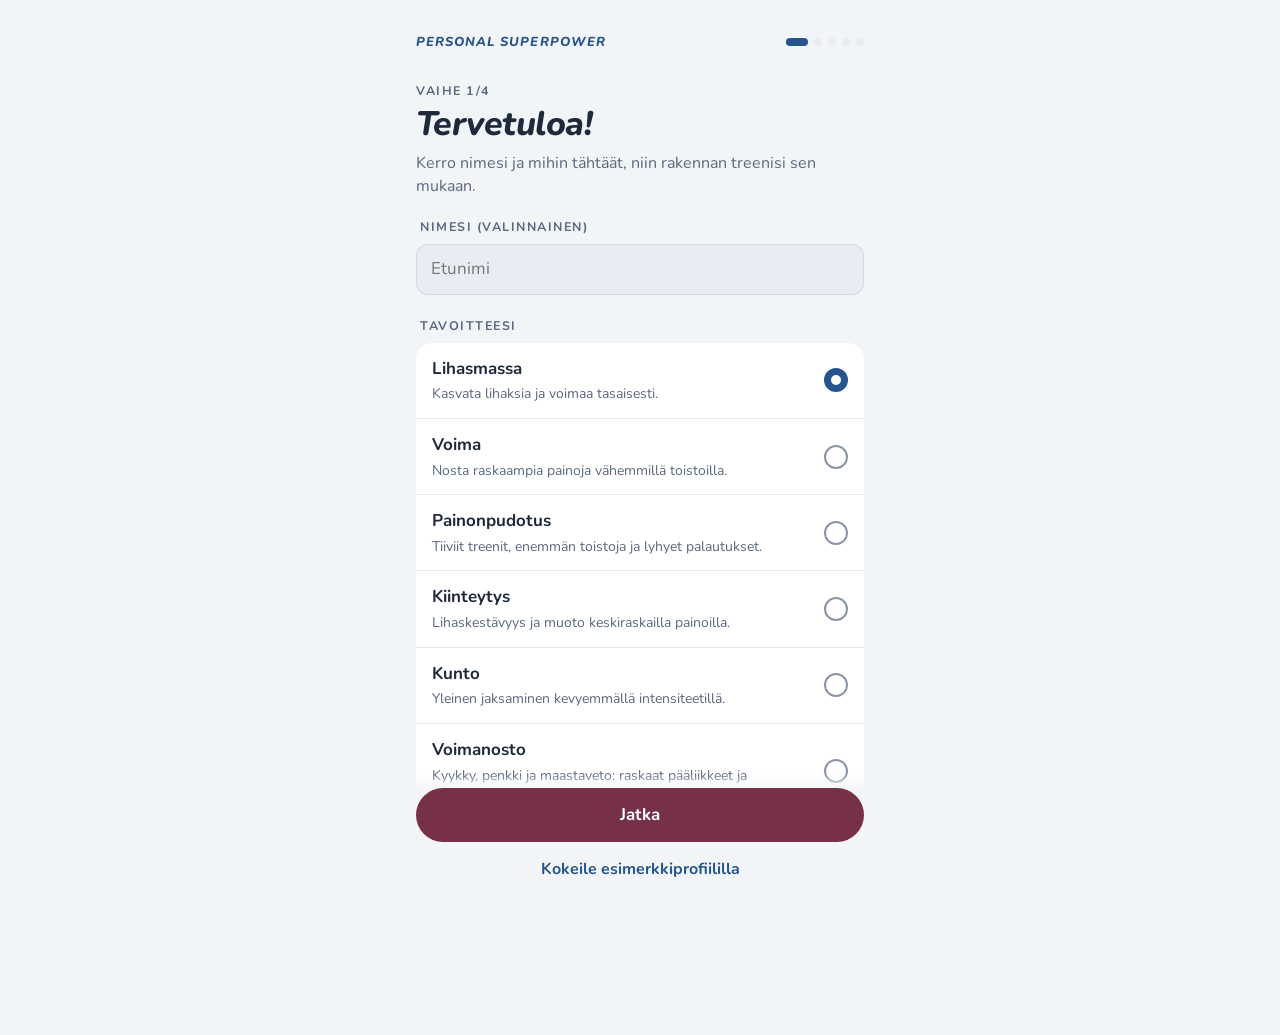
==== commit 7ebc05ad: "deploy: 5653dc0" ====
--- a/index.html
+++ b/index.html
@@ -3,16 +3,20 @@
 <head>
   <meta charset="utf-8">
   <meta name="viewport" content="width=device-width,initial-scale=1,viewport-fit=cover">
-  <meta name="theme-color" content="#181a26">
-  <meta name="color-scheme" content="dark light">
+  <meta name="theme-color" content="#f2f5f7" media="(prefers-color-scheme: light)">
+  <meta name="theme-color" content="#0e1626" media="(prefers-color-scheme: dark)">
+  <meta name="color-scheme" content="light dark">
   <meta name="description" content="Personal SuperPower – konseptidemo treenisovelluksesta: älykäs progressio, palautuminen, viikkotavoitteet ja valmentaja, joka muistaa.">
   <meta name="apple-mobile-web-app-capable" content="yes">
   <meta name="mobile-web-app-capable" content="yes">
   <meta name="apple-mobile-web-app-status-bar-style" content="black-translucent">
   <meta name="apple-mobile-web-app-title" content="SuperPower">
   <title>Personal SuperPower</title>
-  <link rel="icon" type="image/svg+xml" href="data:image/svg+xml,%3Csvg xmlns='http://www.w3.org/2000/svg' viewBox='0 0 64 64'%3E%3Crect width='64' height='64' rx='14' fill='%23181a26'/%3E%3Cpath d='M37 6 15 36h14l-4 22 24-31H34z' fill='%23d81f48'/%3E%3C/svg%3E">
+  <link rel="icon" type="image/svg+xml" href="data:image/svg+xml,%3Csvg xmlns='http://www.w3.org/2000/svg' viewBox='0 0 64 64'%3E%3Crect width='64' height='64' rx='14' fill='%2326548f'/%3E%3Cpath d='M37 6 15 36h14l-4 22 24-31H34z' fill='%23c8a42a'/%3E%3C/svg%3E">
   <link rel="manifest" href="./manifest.webmanifest">
+  <link rel="preconnect" href="https://fonts.googleapis.com">
+  <link rel="preconnect" href="https://fonts.gstatic.com" crossorigin>
+  <link rel="stylesheet" href="https://fonts.googleapis.com/css2?family=Nunito:ital,wght@0,400;0,600;0,700;0,800;1,800&amp;display=swap">
   <link rel="stylesheet" href="./styles.css">
   <script type="module" src="./app.js"></script>
 </head>
--- a/styles.css
+++ b/styles.css
@@ -1,49 +1,132 @@
-/* Personal SuperPower – tokenit ja komponentit. Tumma teema on oletus,
-   vaalea saadaan attribuutilla <html data-theme="light">. */
+/* Personal SuperPower – tokenit ja komponentit. Värimaailma Sporttimekka Gymin
+   (sporttimekkagym.fi) paletista: sininen #26548F, viininpunainen #763146, kulta #C8A42A,
+   slate #1E293B.
+
+   Teema: vaalea on perusta. Tumma tulee käyttöön, kun <html data-theme="dark"> on asetettu
+   (käyttäjän valinta) tai kun data-theme puuttuu ja laite pyytää tummaa (automaattinen).
+   data-theme="light" pakottaa vaalean. Tumman teeman tokenit ovat siksi kahdessa lohkossa
+   (attribuutti ja media query): PIDÄ NE SAMOINA.
+
+   Kontrastit (WCAG 2.x), vaalea / tumma:
+   text-dim: surface 5.64, bg 5.15, surface-2 4.79 / surface 6.39, surface-2 5.37
+   accent-täyttö + valkoinen teksti: 7.64 / 5.15; accent-ink: surface 7.64, bg 6.98 / surface 7.84, surface-2 6.60
+   cta + valkoinen: 9.14 / 6.44; score-ink: surface 5.86, bg 5.35, surface-2 4.98 / surface 6.60, surface-2 5.55
+   warn: surface 6.48, bg 5.92 / surface 5.67, surface-2 4.77; fatigue + valkoinen: 6.48 / 4.84
+   hero: valkoinen 7.64, hero-dim 5.96, kultaotsikko 3.20 (iso teksti, raja 3:1) */
 
 :root {
-  --bg: #181a26;
-  --surface: #23253a;
-  --surface-2: #2d3049;
-  --text: #f4f5fb;
-  --text-dim: #9b9eb8;
-  --line: rgba(255, 255, 255, 0.08);
-  /* Kontrastit (WCAG 2.x) laskettu: ks. tehtävän 6 raportti. */
-  --accent: #d81f48;        /* täyttö; valkoinen teksti päällä 4.99:1 */
-  --accent-ink: #ff7a93;    /* korostusvärinen teksti; bg 6.96, surface 6.05, accent-soft 5.26 */
-  --accent-soft: rgba(240, 50, 90, 0.16);
-  --ok: #2e7d64;            /* valkoinen teksti päällä 4.96:1 */
-  --score: #8ee8c8;
-  --warn: #f5b841;
-  --pull: #33c6d0;
-  --legs: #d6c27e;
+  --bg: #f2f5f7;
+  --surface: #ffffff;
+  --surface-2: #e8edf3;
+  --text: #1e293b;
+  --text-dim: #5a6880;
+  --line: rgba(30, 41, 59, 0.1);
+  --accent: #26548f;        /* täyttö; valkoinen teksti päällä 7.64:1 */
+  --accent-ink: #26548f;    /* korostusvärinen teksti */
+  --accent-soft: rgba(38, 84, 143, 0.1);
+  --cta: #763146;           /* ensisijainen toimintopainike (pill), valkoinen teksti 9.14:1 */
+  --ok: #1e7a4f;            /* valkoinen teksti päällä 5.31:1 */
+  --score: #c8a42a;         /* kulta: mittarin palkit, ennätykset (täyttö, ei tekstiksi vaalealle) */
+  --score-ink: #7a6210;     /* kultainen teksti vaalealla pohjalla */
+  --score-track: #1e293b;   /* tumma palkkitausta, jolla kulta erottuu (6.13:1) */
+  --on-score: #1e293b;      /* teksti ja ikonit kultaisella pohjalla */
+  --warn: #c00000;          /* huomio */
+  --fatigue: #c00000;       /* väsynyt lihas (täyttö), valkoinen teksti 6.48:1 */
+  --push: #26548f;          /* työnnöt */
+  --pull: #a07f14;          /* vedot: tummennettu kulta, valkoisella 3.79:1, --bg:llä 3.46:1 (grafiikka ≥ 3:1) */
+  --legs: #763146;          /* jalat */
+  --hero: #26548f;          /* sivuston hero: sininen tausta */
+  --hero-title: #c8a42a;    /* kultainen otsikko herossa */
+  --hero-dim: #dce4ee;      /* toissijainen teksti herossa */
+  --bm-muscle: #c3ccd8;     /* kehokartta: lepäävä lihas */
+  --bm-base: #dde3ea;       /* kehokartta: siluetti */
+  --bm-base-sm: #d3dae3;
+  --bm-muscle-sm: #b6c0ce;
+  --hex-ink: #ffffff;       /* merkkipaalun ikoni värillisellä kuusikulmiolla */
+  --backdrop: rgba(14, 22, 38, 0.55);
   --radius: 16px;
 
   --on-accent: #ffffff;
-  --shadow: 0 10px 30px rgba(0, 0, 0, 0.35);
+  --shadow: 0 10px 30px rgba(30, 41, 59, 0.14);
+  --shadow-sm: 0 1px 4px rgba(30, 41, 59, 0.12);
   --nav-h: 64px;
   --safe-b: env(safe-area-inset-bottom, 0px);
-  --font: "Inter", "Barlow", system-ui, -apple-system, "Segoe UI", Roboto, "Helvetica Neue", Arial, sans-serif;
+  --font: "Nunito", system-ui, -apple-system, "Segoe UI", Roboto, "Helvetica Neue", Arial, sans-serif;
+  color-scheme: light;
+}
+
+/* Tumma teema 1/2: käyttäjän valinta. Sama sisältö kuin lohkossa 2/2. */
+:root[data-theme="dark"] {
+  --bg: #0e1626;
+  --surface: #172338;
+  --surface-2: #21304a;
+  --text: #f2f5f7;
+  --text-dim: #9aa6b8;
+  --line: rgba(255, 255, 255, 0.09);
+  --accent: #3a6fb0;
+  --accent-ink: #93baeb;
+  --accent-soft: rgba(127, 168, 222, 0.14);
+  --cta: #9b3f5c;
+  --ok: #1e7a4f;
+  --score: #c8a42a;
+  --score-ink: #c8a42a;
+  --score-track: #2c3e5c;
+  --on-score: #1e293b;
+  --warn: #ff6b6b;
+  --fatigue: #d0393f;
+  --push: #5b8fd6;
+  --pull: #c8a42a;
+  --legs: #d97a99;
+  --hero: #26548f;
+  --hero-title: #c8a42a;
+  --hero-dim: #dce4ee;
+  --bm-muscle: #3d4f6b;
+  --bm-base: #2a3a55;
+  --bm-base-sm: #31425e;
+  --bm-muscle-sm: #3d4f6b;
+  --hex-ink: #ffffff;
+  --backdrop: rgba(5, 9, 16, 0.65);
+  --shadow: 0 10px 30px rgba(0, 0, 0, 0.4);
+  --shadow-sm: 0 1px 4px rgba(0, 0, 0, 0.3);
   color-scheme: dark;
 }
 
-[data-theme="light"] {
-  --bg: #f3f4f8;
-  --surface: #ffffff;
-  --surface-2: #eceef5;
-  --text: #161827;
-  --text-dim: #646882;
-  --line: rgba(22, 24, 39, 0.09);
-  --accent: #e0244c;        /* valkoinen teksti päällä 4.64:1 */
-  --accent-ink: #c41a3f;    /* bg 5.36, surface 5.89, accent-soft 4.55 */
-  --accent-soft: rgba(224, 36, 76, 0.11);
-  --ok: #2e7d64;
-  --score: #1a8461;
-  --warn: #9a6a0c;
-  --pull: #137d85;
-  --legs: #86742f;
-  --shadow: 0 10px 30px rgba(22, 24, 39, 0.14);
-  color-scheme: light;
+/* Tumma teema 2/2: automaattinen (ei valintaa, laite pyytää tummaa). */
+@media (prefers-color-scheme: dark) {
+  :root:not([data-theme="light"]) {
+    --bg: #0e1626;
+    --surface: #172338;
+    --surface-2: #21304a;
+    --text: #f2f5f7;
+    --text-dim: #9aa6b8;
+    --line: rgba(255, 255, 255, 0.09);
+    --accent: #3a6fb0;
+    --accent-ink: #93baeb;
+    --accent-soft: rgba(127, 168, 222, 0.14);
+    --cta: #9b3f5c;
+    --ok: #1e7a4f;
+    --score: #c8a42a;
+    --score-ink: #c8a42a;
+    --score-track: #2c3e5c;
+    --on-score: #1e293b;
+    --warn: #ff6b6b;
+    --fatigue: #d0393f;
+    --push: #5b8fd6;
+    --pull: #c8a42a;
+    --legs: #d97a99;
+    --hero: #26548f;
+    --hero-title: #c8a42a;
+    --hero-dim: #dce4ee;
+    --bm-muscle: #3d4f6b;
+    --bm-base: #2a3a55;
+    --bm-base-sm: #31425e;
+    --bm-muscle-sm: #3d4f6b;
+    --hex-ink: #ffffff;
+    --backdrop: rgba(5, 9, 16, 0.65);
+    --shadow: 0 10px 30px rgba(0, 0, 0, 0.4);
+    --shadow-sm: 0 1px 4px rgba(0, 0, 0, 0.3);
+    color-scheme: dark;
+  }
 }
 
 /* ---------------------------------------------------------------- Perusta */
@@ -159,12 +242,12 @@
   margin-bottom: 6px;
 }
 
-/* Tavoite-tyylinen pääasetus: vihreä kortti */
+/* Tavoite-tyylinen pääasetus: sininen kortti */
 .card-goal {
-  background: var(--ok);
-  color: #ffffff;
-}
-.card-goal .muted, .card-goal .row-value, .card-goal .chevron { color: #ffffff; opacity: 1; }
+  background: var(--accent);
+  color: var(--on-accent);
+}
+.card-goal .muted, .card-goal .row-value, .card-goal .chevron { color: var(--on-accent); opacity: 1; }
 
 /* Selitelaatikko: sävytetty korostustausta */
 .note {
@@ -247,7 +330,7 @@
   width: 27px;
   height: 27px;
   border-radius: 50%;
-  background: #ffffff;
+  background: var(--on-accent);
   box-shadow: 0 2px 6px rgba(0, 0, 0, 0.3);
   transition: transform 0.2s ease;
 }
@@ -285,10 +368,8 @@
 .segmented-option[aria-checked="true"] {
   background: var(--surface);
   color: var(--text);
-  box-shadow: 0 1px 4px rgba(0, 0, 0, 0.25);
-}
-
-[data-theme="light"] .segmented-option[aria-checked="true"] { box-shadow: 0 1px 4px rgba(22, 24, 39, 0.12); }
+  box-shadow: var(--shadow-sm);
+}
 
 /* ------------------------------------------------------------------ Sirut */
 
@@ -348,10 +429,12 @@
   text-align: center;
 }
 
+/* Ensisijainen toiminto: viininpunainen pill kuten Sporttimekan sivuston painikkeet */
 .btn-primary {
   width: 100%;
   min-height: 54px;
-  background: var(--accent);
+  border-radius: 999px;
+  background: var(--cta);
   color: var(--on-accent);
   font-size: 17px;
   letter-spacing: 0.01em;
@@ -400,7 +483,7 @@
 .sheet-backdrop {
   position: absolute;
   inset: 0;
-  background: rgba(8, 9, 16, 0.6);
+  background: var(--backdrop);
   opacity: 0;
   transition: opacity 0.25s ease;
 }
@@ -480,8 +563,6 @@
 
 .hex-track { stroke-opacity: 0.2; }
 
-[data-theme="light"] .hex-track { stroke-opacity: 0.18; }
-
 .hex-center {
   position: absolute;
   inset: 0;
@@ -509,14 +590,14 @@
   max-width: calc(100vw - 32px);
   padding: 0 22px 0 18px;
   border-radius: 999px;
-  background: var(--accent);
+  background: var(--cta);
   color: var(--on-accent);
   font-size: 17px;
   font-weight: 800;
   font-style: italic;
   letter-spacing: 0.01em;
   white-space: nowrap;
-  box-shadow: 0 10px 28px rgba(240, 50, 90, 0.4), 0 2px 6px rgba(0, 0, 0, 0.25);
+  box-shadow: 0 10px 28px color-mix(in srgb, var(--cta) 40%, transparent), 0 2px 6px rgba(0, 0, 0, 0.25);
 }
 
 .fab[hidden] { display: none; }
@@ -623,7 +704,7 @@
 }
 .t8-pill[hidden] { display: none; }
 .t8-pill-accent { background: var(--accent-soft); color: var(--accent-ink); }
-.t8-pill-ok { background: color-mix(in srgb, var(--score) 18%, transparent); color: var(--score); }
+.t8-pill-ok { background: color-mix(in srgb, var(--score) 18%, transparent); color: var(--score-ink); }
 .t8-pill-warn { background: color-mix(in srgb, var(--warn) 18%, transparent); color: var(--warn); }
 
 .t8-back {
@@ -694,16 +775,23 @@
 .t8-memory-tulossa { background: var(--surface-2); }
 .t8-memory-date { font-variant-numeric: tabular-nums; letter-spacing: 0.02em; }
 
-/* ---- Koti: tämän päivän treeni */
+/* ---- Koti: tämän päivän treeni. Sporttimekan hero: sininen tausta, kultainen otsikko. */
 .t8-hero {
   position: relative;
   overflow: hidden;
   padding: 20px 18px 18px;
-  background:
-    radial-gradient(120% 80% at 100% 0%, var(--accent-soft), transparent 60%),
-    var(--surface);
-  box-shadow: inset 0 0 0 1px var(--line);
-}
+  background: var(--hero);
+  color: var(--on-accent);
+}
+.t8-hero .t8-eyebrow-accent,
+.t8-hero .t8-hero-meta,
+.t8-hero .t8-today-sets { color: var(--hero-dim); }
+.t8-hero .t8-hero-title { color: var(--hero-title); text-transform: uppercase; letter-spacing: 0; }
+.t8-hero .t8-pill-ok { background: var(--score); color: var(--on-score); }
+.t8-hero .t8-today-plan { background: rgba(255, 255, 255, 0.14); color: var(--on-accent); }
+.t8-hero .t8-today-item + .t8-today-item { border-top-color: rgba(255, 255, 255, 0.2); }
+.t8-hero .t8-today-num { background: rgba(255, 255, 255, 0.16); color: var(--on-accent); }
+.t8-hero .t8-dot-sep { opacity: 1; }
 .t8-hero-top { display: flex; align-items: center; justify-content: space-between; gap: 8px; }
 .t8-hero-title { font-size: 40px; line-height: 1.05; font-weight: 800; font-style: italic; letter-spacing: -0.02em; margin: 8px 0 6px; }
 .t8-hero-meta { display: flex; flex-wrap: wrap; gap: 6px; color: var(--text-dim); font-size: 14.5px; font-weight: 600; }
@@ -759,7 +847,7 @@
 .t8-week-day.is-today .t8-week-wd { color: var(--accent-ink); }
 .t8-week-mark { display: flex; flex-direction: column; align-items: center; gap: 3px; min-height: 22px; width: 100%; }
 .t8-week-dot { width: 7px; height: 7px; border-radius: 50%; background: var(--accent-ink); }
-.t8-week-dot-tuotu { background: var(--pull); }
+.t8-week-dot-tuotu { background: var(--score-ink); }
 .t8-week-dot-plan { background: transparent; box-shadow: inset 0 0 0 1.5px var(--text-dim); }
 .t8-week-tag {
   max-width: 100%;
@@ -774,7 +862,7 @@
   text-overflow: ellipsis;
   white-space: nowrap;
 }
-.t8-week-tag-laji { background: color-mix(in srgb, var(--pull) 20%, transparent); color: var(--pull); }
+.t8-week-tag-laji { background: color-mix(in srgb, var(--pull) 20%, transparent); color: var(--score-ink); }
 
 /* ---- Koti: viikkotavoite */
 .t8-goal-card { display: flex; align-items: center; gap: 16px; margin-top: 12px; }
@@ -882,7 +970,7 @@
 .t8-group-sub { color: var(--text-dim); font-size: 14.5px; font-weight: 600; font-variant-numeric: tabular-nums; }
 .t8-group-left { flex: 0 0 auto; color: var(--text-dim); font-size: 14px; font-weight: 600; }
 .t8-group-left b { color: var(--text); font-size: 19px; font-weight: 800; font-style: italic; margin-right: 2px; }
-.t8-group-left.is-done { color: var(--score); font-weight: 800; }
+.t8-group-left.is-done { color: var(--score-ink); font-weight: 800; }
 .t8-group-chev { flex: 0 0 auto; color: var(--text-dim); transition: transform 0.2s ease; }
 .t8-group.is-open .t8-group-chev { transform: rotate(180deg); }
 .t8-group-rows { padding: 2px 16px 14px; border-top: 1px solid var(--line); }
@@ -893,7 +981,7 @@
 .t8-muscle-name { flex: 1 1 auto; min-width: 0; font-weight: 600; }
 .t8-muscle-val { color: var(--text-dim); font-size: 14px; font-variant-numeric: tabular-nums; }
 .t8-muscle-left { flex: 0 0 auto; min-width: 74px; text-align: right; font-size: 14px; font-weight: 700; }
-.t8-muscle-left.is-done { color: var(--score); }
+.t8-muscle-left.is-done { color: var(--score-ink); }
 .t8-bar { height: 6px; border-radius: 999px; background: var(--surface-2); overflow: hidden; }
 .t8-bar-fill { display: block; height: 100%; border-radius: 999px; }
 
@@ -1101,7 +1189,7 @@
   border-radius: 50%;
   background: var(--accent);
   color: var(--on-accent);
-  box-shadow: 0 8px 24px rgba(240, 50, 90, 0.35);
+  box-shadow: 0 8px 24px color-mix(in srgb, var(--accent) 35%, transparent);
   margin-bottom: 6px;
 }
 .t8-ex-play svg { margin-left: 3px; }
@@ -1158,7 +1246,7 @@
   font-weight: 800;
   font-variant-numeric: tabular-nums;
 }
-.tr-num.is-done { background: var(--ok); color: #ffffff; }
+.tr-num.is-done { background: var(--ok); color: var(--on-accent); }
 
 .tr-show {
   flex: 0 0 auto;
@@ -1186,7 +1274,7 @@
   padding: 14px 16px 12px;
   background: linear-gradient(to bottom, transparent, var(--bg) 40%);
 }
-.tr-start-btn { box-shadow: 0 10px 28px rgba(240, 50, 90, 0.35); }
+.tr-start-btn { box-shadow: 0 10px 28px color-mix(in srgb, var(--cta) 35%, transparent); }
 
 /* Käynnissä: yläpalkki */
 .tr-top {
@@ -1219,6 +1307,41 @@
   letter-spacing: -0.02em;
 }
 .tr-stop { min-height: 44px; padding: 10px 18px; color: var(--accent-ink); }
+/* Palautusajastimen kytkin (kello); pois päältä himmennetty ja yliviivattu */
+.tr-timer-btn {
+  flex: 0 0 auto;
+  display: grid;
+  place-items: center;
+  width: 44px;
+  height: 44px;
+  padding: 0;
+  border: 0;
+  border-radius: 50%;
+  background: var(--surface-2);
+  color: var(--accent-ink);
+  cursor: pointer;
+}
+.tr-timer-btn .tr-timer-gap { stroke: var(--surface-2); }
+.tr-timer-btn:not(.is-off) .tr-timer-gap,
+.tr-timer-btn:not(.is-off) .tr-timer-slash { display: none; }
+.tr-timer-btn.is-off { color: var(--text-dim); }
+.tr-timer-btn.is-off svg { opacity: 0.7; }
+/* Kertaluonteinen vihje kellon alla */
+.tr-hint {
+  position: absolute;
+  top: calc(100% + 6px);
+  right: 12px;
+  max-width: calc(100% - 24px);
+  margin: 0;
+  padding: 8px 12px;
+  border-radius: 12px;
+  background: var(--surface);
+  box-shadow: var(--shadow);
+  color: var(--text);
+  font-size: 13.5px;
+  font-weight: 700;
+  line-height: 1.3;
+}
 
 /* Liikekortit */
 .tr-list { display: flex; flex-direction: column; gap: 10px; }
@@ -1271,7 +1394,7 @@
 .tr-set-no { flex: 0 0 26px; color: var(--text-dim); font-weight: 800; font-size: 14px; }
 .tr-set-main { flex: 1 1 auto; min-width: 0; font-weight: 700; }
 .tr-set-rir { flex: 0 0 auto; color: var(--text-dim); font-size: 14px; }
-.tr-set-ok { flex: 0 0 auto; color: var(--score); font-weight: 800; }
+.tr-set-ok { flex: 0 0 auto; color: var(--score-ink); font-weight: 800; }
 
 /* Ehdotuskortti */
 .tr-sugg {
@@ -1307,7 +1430,7 @@
   border-color: transparent;
 }
 .tr-sugg-state { font-size: 14.5px; font-weight: 600; min-width: 0; }
-.tr-sugg.is-accepted .tr-sugg-state { color: var(--score); }
+.tr-sugg.is-accepted .tr-sugg-state { color: var(--score-ink); }
 .tr-sugg.is-skipped .tr-sugg-state { color: var(--text-dim); }
 .tr-ai-note, .yv-ai-note { margin: 6px 4px 0; font-size: 12.5px; color: var(--text-dim); font-style: italic; }
 
@@ -1380,12 +1503,46 @@
 .tr-rest-label { font-size: 13px; font-weight: 700; text-transform: uppercase; letter-spacing: 0.1em; color: var(--text-dim); }
 .tr-rest-time { font-size: 26px; font-weight: 800; font-style: italic; font-variant-numeric: tabular-nums; }
 .tr-rest-btn { min-height: 48px; padding: 8px 14px; background: var(--surface); }
+/* Tauko ohi: ilmoituspalkki välähtää kerran ja poistuu 4 s kuluttua tai napautuksesta */
+.tr-rest.is-done .tr-rest-track { background: var(--ok); }
+.tr-rest-done {
+  display: block;
+  width: 100%;
+  min-height: 56px;
+  padding: 8px 16px;
+  border: 0;
+  background: transparent;
+  color: var(--text);
+  font: inherit;
+  font-size: 17px;
+  font-weight: 800;
+  text-align: left;
+  cursor: pointer;
+}
+.tr-rest.is-flash { animation: tr-rest-flash 0.9s ease-out 1; }
+@keyframes tr-rest-flash {
+  0% { box-shadow: 0 0 0 4px var(--accent-ink), var(--shadow); }
+  100% { box-shadow: 0 0 0 4px transparent, var(--shadow); }
+}
+@media (prefers-reduced-motion: reduce) {
+  .tr-rest.is-flash { animation: none; }
+}
 
 .tr-confirm-actions { display: flex; flex-direction: column; gap: 10px; margin-top: 16px; }
 .tr-confirm-actions .btn { width: 100%; }
 
 /* Yhteenveto */
 .yv-title { margin-top: 6px; }
+/* Otsikkoalue Sporttimekan heron tapaan: sininen tausta, kultainen otsikko */
+.yv-hero {
+  margin: 4px 0 16px;
+  padding: 18px 18px 20px;
+  border-radius: var(--radius);
+  background: var(--hero);
+  color: var(--on-accent);
+}
+.yv-hero .yv-overline { margin: 0; color: var(--hero-dim); }
+.yv-hero .yv-title { margin: 6px 0 0; color: var(--hero-title); text-transform: uppercase; letter-spacing: 0; overflow-wrap: anywhere; }
 .yv-stats { display: grid; grid-template-columns: 1fr 1fr; gap: 10px; }
 .yv-stat {
   display: flex;
@@ -1409,7 +1566,7 @@
 .yv-card.is-attention { border-left-color: var(--accent); background: color-mix(in srgb, var(--accent) 10%, var(--surface)); }
 .yv-card.is-next { border-left-color: var(--pull); }
 .yv-card-title { font-size: 18px; font-weight: 800; font-style: italic; margin-bottom: 4px; }
-.yv-card.is-progress .yv-card-title { color: var(--score); }
+.yv-card.is-progress .yv-card-title { color: var(--score-ink); }
 .yv-card.is-attention .yv-card-title { color: var(--accent-ink); }
 .yv-card-text { margin: 0; font-size: 15.5px; }
 .yv-card-why { margin-top: 10px; }
@@ -1431,7 +1588,7 @@
   height: 26px;
   border-radius: 50%;
   background: var(--surface-2);
-  color: var(--score);
+  color: var(--score-ink);
   font-weight: 800;
 }
 .yv-calm-text { flex: 1 1 auto; min-width: 0; }
@@ -1455,8 +1612,8 @@
 .sec-head .section-title { margin: 0; }
 .meter { display: block; height: 6px; border-radius: 999px; background: var(--surface-2); overflow: hidden; }
 .meter > span { display: block; height: 100%; border-radius: inherit; background: var(--score); }
-.meter > span.is-fatigued { background: var(--accent); }
-.meter > span.is-recovering { background: var(--accent); opacity: 0.5; }
+.meter > span.is-fatigued { background: var(--fatigue); }
+.meter > span.is-recovering { background: var(--fatigue); opacity: 0.5; }
 .meter > span.is-recovered { background: var(--score); }
 .meter-sm { width: 84px; height: 5px; }
 .chip.chip-static { cursor: default; background: var(--surface-2); border-color: transparent; color: var(--text); font-weight: 600; }
@@ -1468,9 +1625,8 @@
   width: 22px;
   height: 22px;
   border-radius: 7px;
-  background: rgba(245, 184, 65, 0.16);
-  background: color-mix(in srgb, var(--warn) 18%, transparent);
-  color: var(--warn);
+  background: color-mix(in srgb, var(--score) 22%, transparent);
+  color: var(--score-ink);
 }
 .trend-badge.is-flat { background: var(--surface-2); color: var(--text-dim); }
 
@@ -1508,7 +1664,7 @@
 }
 .ts-scale { align-self: flex-end; margin-bottom: 8px; font-size: 15px; font-weight: 600; }
 .ts-gauge { display: grid; grid-template-columns: repeat(10, minmax(0, 1fr)); gap: 6px; padding: 0 5px; }
-.ts-bar { display: block; height: 34px; border-radius: 8px; background: var(--surface-2); transform: skewX(-15deg); overflow: hidden; }
+.ts-bar { display: block; height: 34px; border-radius: 8px; background: var(--score-track); transform: skewX(-15deg); overflow: hidden; }
 .ts-fill { display: block; height: 100%; border-radius: 8px; background: var(--score); }
 .ts-gauge.is-locked { opacity: 0.55; margin-top: 14px; }
 .ts-sub { margin: 12px 0 0; }
@@ -1579,7 +1735,7 @@
 .cmp-top { display: flex; align-items: baseline; justify-content: space-between; gap: 8px; }
 .card .cmp-name { font-size: 17px; font-weight: 700; font-style: normal; margin: 0; min-width: 0; }
 .cmp-delta { flex: 0 0 auto; font-size: 12.5px; font-weight: 700; color: var(--text-dim); white-space: nowrap; }
-.cmp-delta.is-up { color: var(--score); }
+.cmp-delta.is-up { color: var(--score-ink); }
 .cmp-delta.is-down { color: var(--warn); }
 .cmp-big { display: flex; align-items: baseline; flex-wrap: wrap; gap: 4px 8px; margin: 6px 0 6px; }
 .cmp-num { font-size: 46px; line-height: 1; font-weight: 900; font-style: italic; letter-spacing: -0.02em; font-variant-numeric: tabular-nums; }
@@ -1588,7 +1744,7 @@
 .cmp-grid { stroke: var(--line); stroke-width: 1; stroke-dasharray: 3 5; }
 .cmp-line { fill: none; stroke: var(--text); stroke-opacity: 0.85; stroke-width: 2; stroke-linejoin: round; stroke-linecap: round; }
 .cmp-dot { fill: var(--text-dim); stroke: var(--surface); stroke-width: 2; }
-.cmp-dot.is-last { fill: var(--score); }
+.cmp-dot.is-last { fill: var(--score-ink); }
 .cmp-axis { fill: var(--text-dim); font-size: 11px; font-family: var(--font); }
 .cmp-foot { margin: 8px 0 0; }
 .cmp-card.is-empty .cmp-num { color: var(--text-dim); }
@@ -1616,9 +1772,9 @@
 }
 .bw-add:active { filter: brightness(0.92); }
 .bw-chart { display: block; width: 100%; height: 56px; margin-top: 12px; }
-.bw-line { fill: none; stroke: var(--score); stroke-width: 2.2; stroke-linejoin: round; vector-effect: non-scaling-stroke; }
-.bw-area { fill: var(--score); fill-opacity: 0.12; stroke: none; }
-.bw-dot { fill: var(--score); stroke: var(--surface); stroke-width: 2; }
+.bw-line { fill: none; stroke: var(--score-ink); stroke-width: 2.2; stroke-linejoin: round; vector-effect: non-scaling-stroke; }
+.bw-area { fill: var(--score); fill-opacity: 0.16; stroke: none; }
+.bw-dot { fill: var(--score-ink); stroke: var(--surface); stroke-width: 2; }
 .bw-label { display: block; margin: 16px 0 6px; font-size: 14px; font-weight: 700; }
 .bw-field { position: relative; }
 .bw-input {
@@ -1658,9 +1814,8 @@
   place-items: center;
   flex: 0 0 auto;
   border-radius: 50%;
-  background: rgba(245, 184, 65, 0.16);
-  background: color-mix(in srgb, var(--warn) 18%, transparent);
-  color: var(--warn);
+  background: color-mix(in srgb, var(--score) 22%, transparent);
+  color: var(--score-ink);
 }
 .rec-icon { width: 34px; height: 34px; }
 .tl-trophy { width: 26px; height: 26px; }
@@ -1692,18 +1847,17 @@
 .rcv-map { display: flex; justify-content: center; padding: 14px 0 6px; }
 .rcv-legend { display: flex; flex-wrap: wrap; justify-content: center; gap: 6px 16px; color: var(--text-dim); margin: 4px 0 12px; }
 .rcv-legend-item { display: inline-flex; align-items: center; gap: 6px; }
-.rcv-dot { display: inline-block; flex: 0 0 auto; width: 10px; height: 10px; border-radius: 50%; background: var(--bm-muscle, #4b4f6b); }
-.rcv-dot.is-fatigued { background: var(--accent); }
-.rcv-dot.is-recovering { background: var(--accent); opacity: 0.5; }
-.rcv-dot.is-recovered { background: #4b4f6b; }
-[data-theme="light"] .rcv-dot.is-recovered { background: #c4c7d6; }
+.rcv-dot { display: inline-block; flex: 0 0 auto; width: 10px; height: 10px; border-radius: 50%; background: var(--bm-muscle); }
+.rcv-dot.is-fatigued { background: var(--fatigue); }
+.rcv-dot.is-recovering { background: var(--fatigue); opacity: 0.5; }
+.rcv-dot.is-recovered { background: var(--bm-muscle); }
 .rcv-info { min-height: 96px; padding-top: 12px; border-top: 1px solid var(--line); }
 .rcv-hint { margin: 8px 0 0; text-align: center; }
 .rcv-info-head { display: flex; align-items: center; justify-content: space-between; gap: 10px; }
 .card .rcv-info-title { margin: 0; font-size: 22px; }
 .rcv-pill { flex: 0 0 auto; padding: 4px 10px; border-radius: 999px; font-size: 12.5px; font-weight: 700; background: var(--surface-2); color: var(--text-dim); }
-.rcv-pill.is-fatigued { background: var(--accent); color: var(--on-accent); }
-.rcv-pill.is-recovering { background: var(--accent-soft); color: var(--accent-ink); }
+.rcv-pill.is-fatigued { background: var(--fatigue); color: var(--on-accent); }
+.rcv-pill.is-recovering { background: color-mix(in srgb, var(--fatigue) 14%, transparent); color: var(--warn); }
 .rcv-info-row { display: flex; align-items: baseline; gap: 8px; margin: 6px 0 8px; }
 .rcv-info-pros { font-size: 34px; line-height: 1; font-weight: 900; font-style: italic; font-variant-numeric: tabular-nums; }
 .rcv-meter { margin-bottom: 10px; }
@@ -1711,22 +1865,20 @@
 .rcv-pros { color: var(--text); font-weight: 700; font-variant-numeric: tabular-nums; }
 
 /* Kehokartta */
-.bodymap { --bm-muscle: #4b4f6b; --bm-base: #33364f; display: block; overflow: visible; }
-[data-theme="light"] .bodymap { --bm-muscle: #c4c7d6; --bm-base: #dfe1ea; }
+.bodymap { display: block; overflow: visible; }
 .bodymap-iso { width: auto; height: min(340px, 44vh); max-width: 100%; }
 .bodymap-pieni { width: auto; height: 52px; }
 .bm-base ellipse, .bm-base path { fill: var(--bm-base); }
 .bm-muscle path { fill: var(--bm-muscle); transition: fill 0.25s ease; }
-.bm-muscle.is-fatigued path, .bm-muscle.is-hit path { fill: var(--accent); }
-.bm-muscle.is-recovering path { fill: var(--accent); fill-opacity: 0.45; }
+.bm-muscle.is-fatigued path, .bm-muscle.is-hit path { fill: var(--fatigue); }
+.bm-muscle.is-recovering path { fill: var(--fatigue); fill-opacity: 0.45; }
 .bm-muscle.is-idle path, .bm-muscle.is-recovered path { fill: var(--bm-muscle); }
 .bm-muscle[role="button"] { cursor: pointer; outline: none; }
 .bm-muscle.is-selected path, .bm-muscle[role="button"]:focus-visible path { stroke: var(--text); stroke-width: 2.5; }
 @media (hover: hover) {
   .bm-muscle[role="button"]:hover path { filter: brightness(1.15); }
 }
-.tl-icon .bodymap-pieni { --bm-base: #3b3e59; }
-[data-theme="light"] .tl-icon .bodymap-pieni { --bm-base: #d3d6e2; --bm-muscle: #b9bdcf; }
+.tl-icon .bodymap-pieni { --bm-base: var(--bm-base-sm); --bm-muscle: var(--bm-muscle-sm); }
 
 /* Historia: otsikko ja yhteenveto */
 .hist-header { display: flex; align-items: center; justify-content: space-between; gap: 12px; margin: 8px 0 18px; }
@@ -1763,8 +1915,7 @@
 .hist-stat-value small { font-size: 15px; font-weight: 600; font-style: normal; letter-spacing: 0; color: var(--text-dim); }
 .hist-stat-value.is-empty { font-size: 17px; font-weight: 600; font-style: normal; color: var(--text-dim); }
 .hist-badges { display: flex; gap: 4px; }
-.hex-badge { --hex-ink: #151724; flex: 0 0 auto; overflow: visible; }
-[data-theme="light"] .hex-badge { --hex-ink: #ffffff; }
+.hex-badge { flex: 0 0 auto; overflow: visible; }
 .hex-badge-bg { stroke-width: 2.5; }
 .hex-badge-ink { stroke: var(--hex-ink); }
 .ms-row .hex-badge { width: 36px; height: 36px; }
@@ -1817,7 +1968,7 @@
 .cal-day.has-workout:active, .cal-cell.has-workout:active { background: var(--surface-2); }
 .cal-day.is-today, .cal-cell.is-today { background: var(--accent); color: var(--on-accent); }
 .cal-dot { width: 5px; height: 5px; border-radius: 50%; background: transparent; }
-.has-workout .cal-dot { background: var(--score); }
+.has-workout .cal-dot { background: var(--score-ink); }
 .is-today .cal-dot { background: transparent; }
 .is-today.has-workout .cal-dot { background: var(--on-accent); }
 .cal-month-head { display: flex; align-items: center; justify-content: space-between; gap: 8px; padding: 0 4px 8px; }
@@ -1877,7 +2028,7 @@
   border-radius: 12px;
   background: var(--surface-2);
 }
-.tl-icon.is-import { color: var(--pull); }
+.tl-icon.is-import { color: var(--score-ink); }
 .tl-link-badge {
   position: absolute;
   right: -5px;
@@ -1889,7 +2040,7 @@
   border-radius: 50%;
   border: 2px solid var(--surface);
   background: var(--pull);
-  color: var(--surface);
+  color: var(--on-score);
 }
 .tl-body { display: flex; flex-direction: column; gap: 8px; flex: 1 1 auto; min-width: 0; }
 .tl-title { font-size: 18px; line-height: 1.2; font-weight: 800; font-style: italic; overflow: hidden; text-overflow: ellipsis; white-space: nowrap; }
@@ -1900,7 +2051,7 @@
 .tl-foot { display: flex; flex-direction: column; gap: 8px; padding: 10px 14px 12px; border-top: 1px solid var(--line); font-size: 14px; color: var(--text-dim); }
 .tl-ex { display: block; overflow: hidden; text-overflow: ellipsis; white-space: nowrap; }
 .tl-import { display: flex; align-items: center; flex-wrap: wrap; gap: 6px 8px; color: var(--text); font-size: 13.5px; font-weight: 600; }
-.tl-import .ico { color: var(--pull); }
+.tl-import .ico { color: var(--score-ink); }
 .tl-import .why-btn { margin-left: auto; font-size: 13px; }
 .tl-records {
   display: flex;
@@ -1908,11 +2059,11 @@
   gap: 10px;
   padding: 10px 14px;
   border-top: 1px solid var(--line);
-  color: var(--warn);
+  color: var(--score-ink);
   font-size: 14.5px;
   font-weight: 700;
 }
-.tl-records .chevron { margin-left: auto; color: var(--warn); }
+.tl-records .chevron { margin-left: auto; color: var(--score-ink); }
 .tl-records:active, .tl-card:active .tl-main { background: var(--surface-2); }
 .tl-more { width: 100%; margin-top: 2px; }
 .tl-more[hidden] { display: none; }
@@ -2047,11 +2198,11 @@
 }
 .prof-hero-text p { margin: 4px 0 0; }
 
-.prof-goal { background: var(--ok); color: #ffffff; }
+.prof-goal { background: var(--accent); color: var(--on-accent); }
 .prof-goal .row { min-height: 64px; font-size: 19px; }
 .prof-goal .row-title { font-weight: 800; }
 .prof-goal .row-value,
-.prof-goal .chevron { color: #ffffff; opacity: 1; font-weight: 600; }
+.prof-goal .chevron { color: var(--on-accent); opacity: 1; font-weight: 600; }
 .prof-goal .row:active { background: rgba(0, 0, 0, 0.14); }
 .prof-goal-hint { margin: 8px 4px 0; }
 
@@ -2061,6 +2212,9 @@
 .prof-row .toggle[disabled] { opacity: 0.45; cursor: not-allowed; }
 .prof-seg { flex: 0 0 auto; width: 148px; }
 .prof-seg .segmented-option { min-height: 32px; padding: 4px 8px; font-size: 14px; }
+.prof-row.is-stacked { flex-direction: column; align-items: stretch; gap: 8px; padding-top: 12px; padding-bottom: 12px; }
+.prof-row.is-stacked .prof-seg { width: 100%; }
+.prof-row.is-stacked .segmented-option { flex: 1 1 auto; }
 
 .row.is-soon .row-title { color: var(--text-dim); opacity: 0.75; }
 .is-soon .soon-badge {
@@ -2331,8 +2485,8 @@
   color: var(--text-dim);
 }
 .plan-treeni .plan-day-icon { background: var(--accent-soft); color: var(--accent-ink); }
-.plan-laji .plan-day-icon { background: color-mix(in srgb, var(--score) 18%, transparent); color: var(--score); }
-.plan-matka .plan-day-icon { background: color-mix(in srgb, var(--pull) 18%, transparent); color: var(--pull); }
+.plan-laji .plan-day-icon { background: color-mix(in srgb, var(--score) 18%, transparent); color: var(--score-ink); }
+.plan-matka .plan-day-icon { background: color-mix(in srgb, var(--legs) 16%, transparent); color: var(--legs); }
 .plan-day-date { padding-top: 4px; white-space: nowrap;color: var(--text-dim); font-size: 14px; font-weight: 700; font-variant-numeric: tabular-nums; }
 .plan-day-text { min-width: 0; display: flex; flex-direction: column; gap: 2px; padding-top: 3px; }
 .plan-day-title { font-size: 15.5px; font-weight: 700; }
@@ -2359,7 +2513,7 @@
   font-weight: 700;
   text-align: center;
 }
-.plan-status.is-ok { background: color-mix(in srgb, var(--ok) 24%, transparent); color: var(--score); }
+.plan-status.is-ok { background: color-mix(in srgb, var(--ok) 20%, transparent); color: var(--text); }
 .plan-card.is-hylatty .plan-days,
 .plan-card.is-hylatty .plan-factor,
 .plan-card.is-hylatty .plan-why { opacity: 0.55; }
